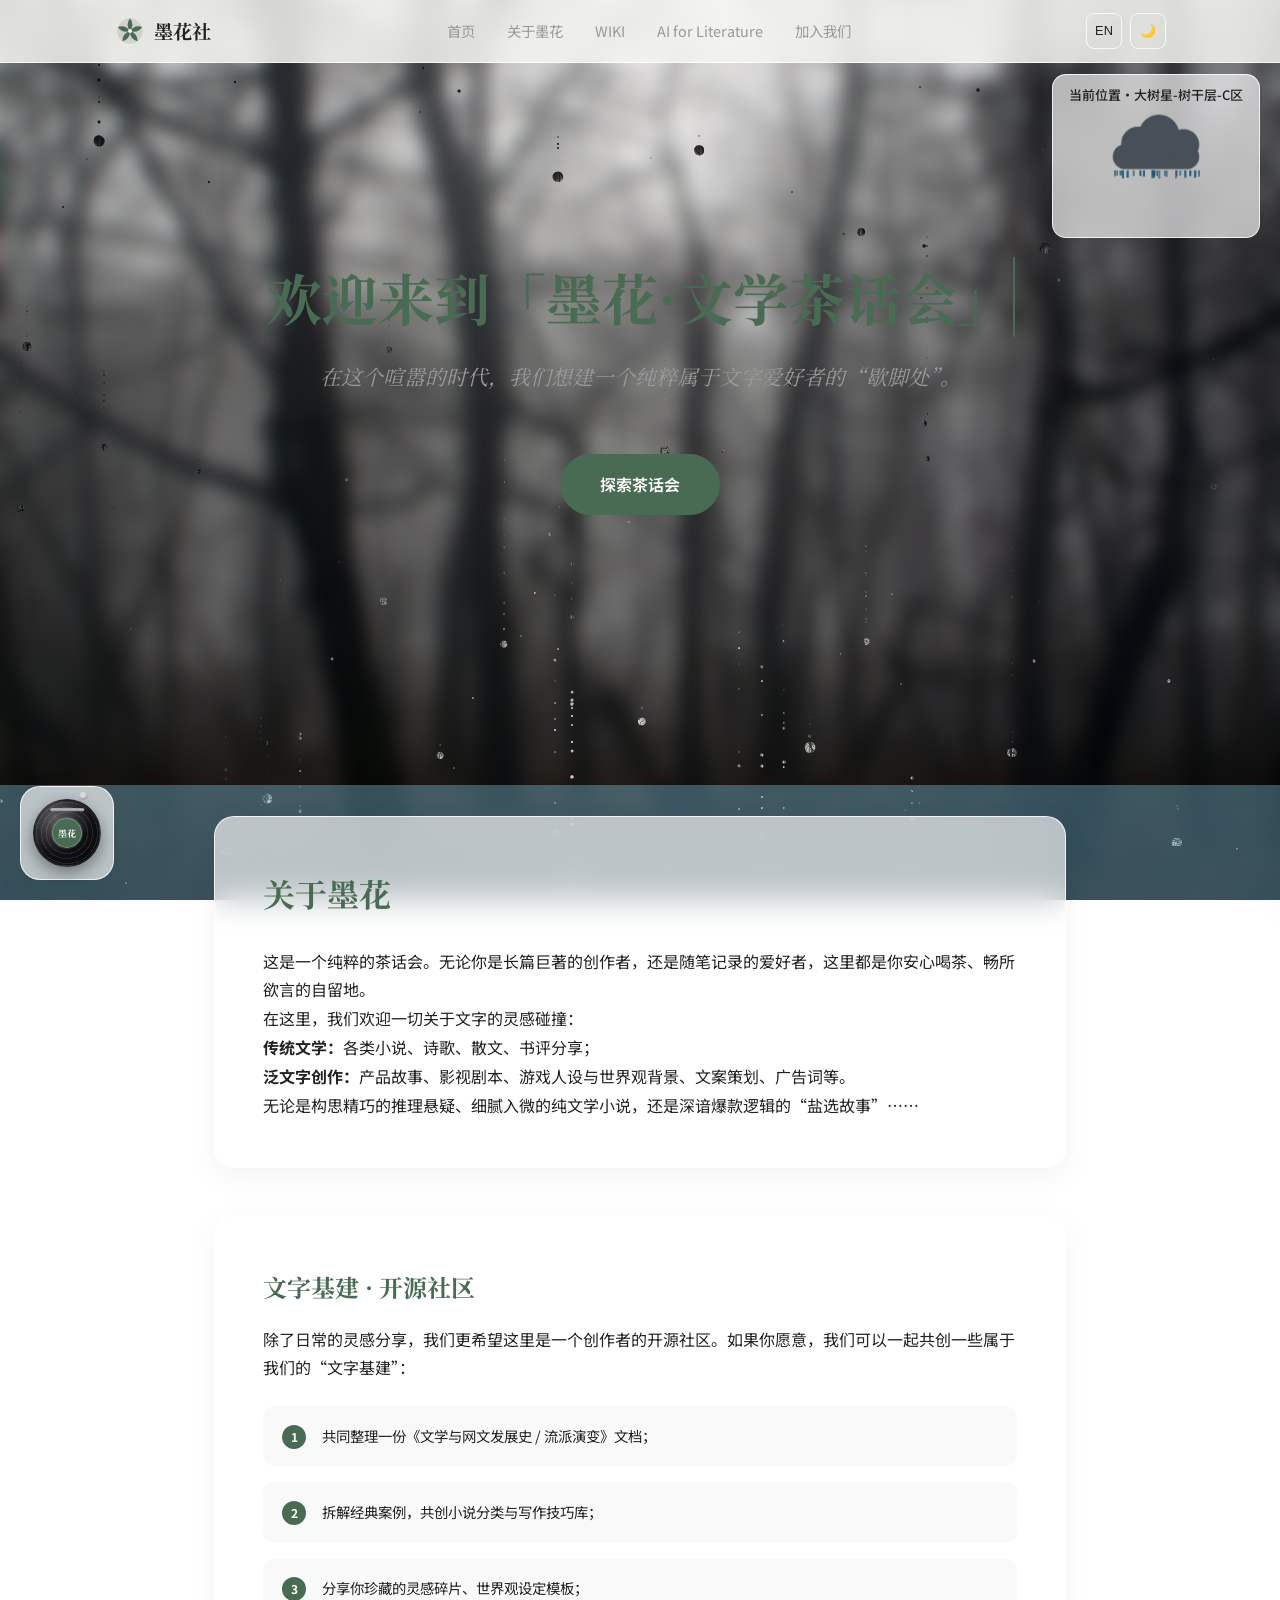
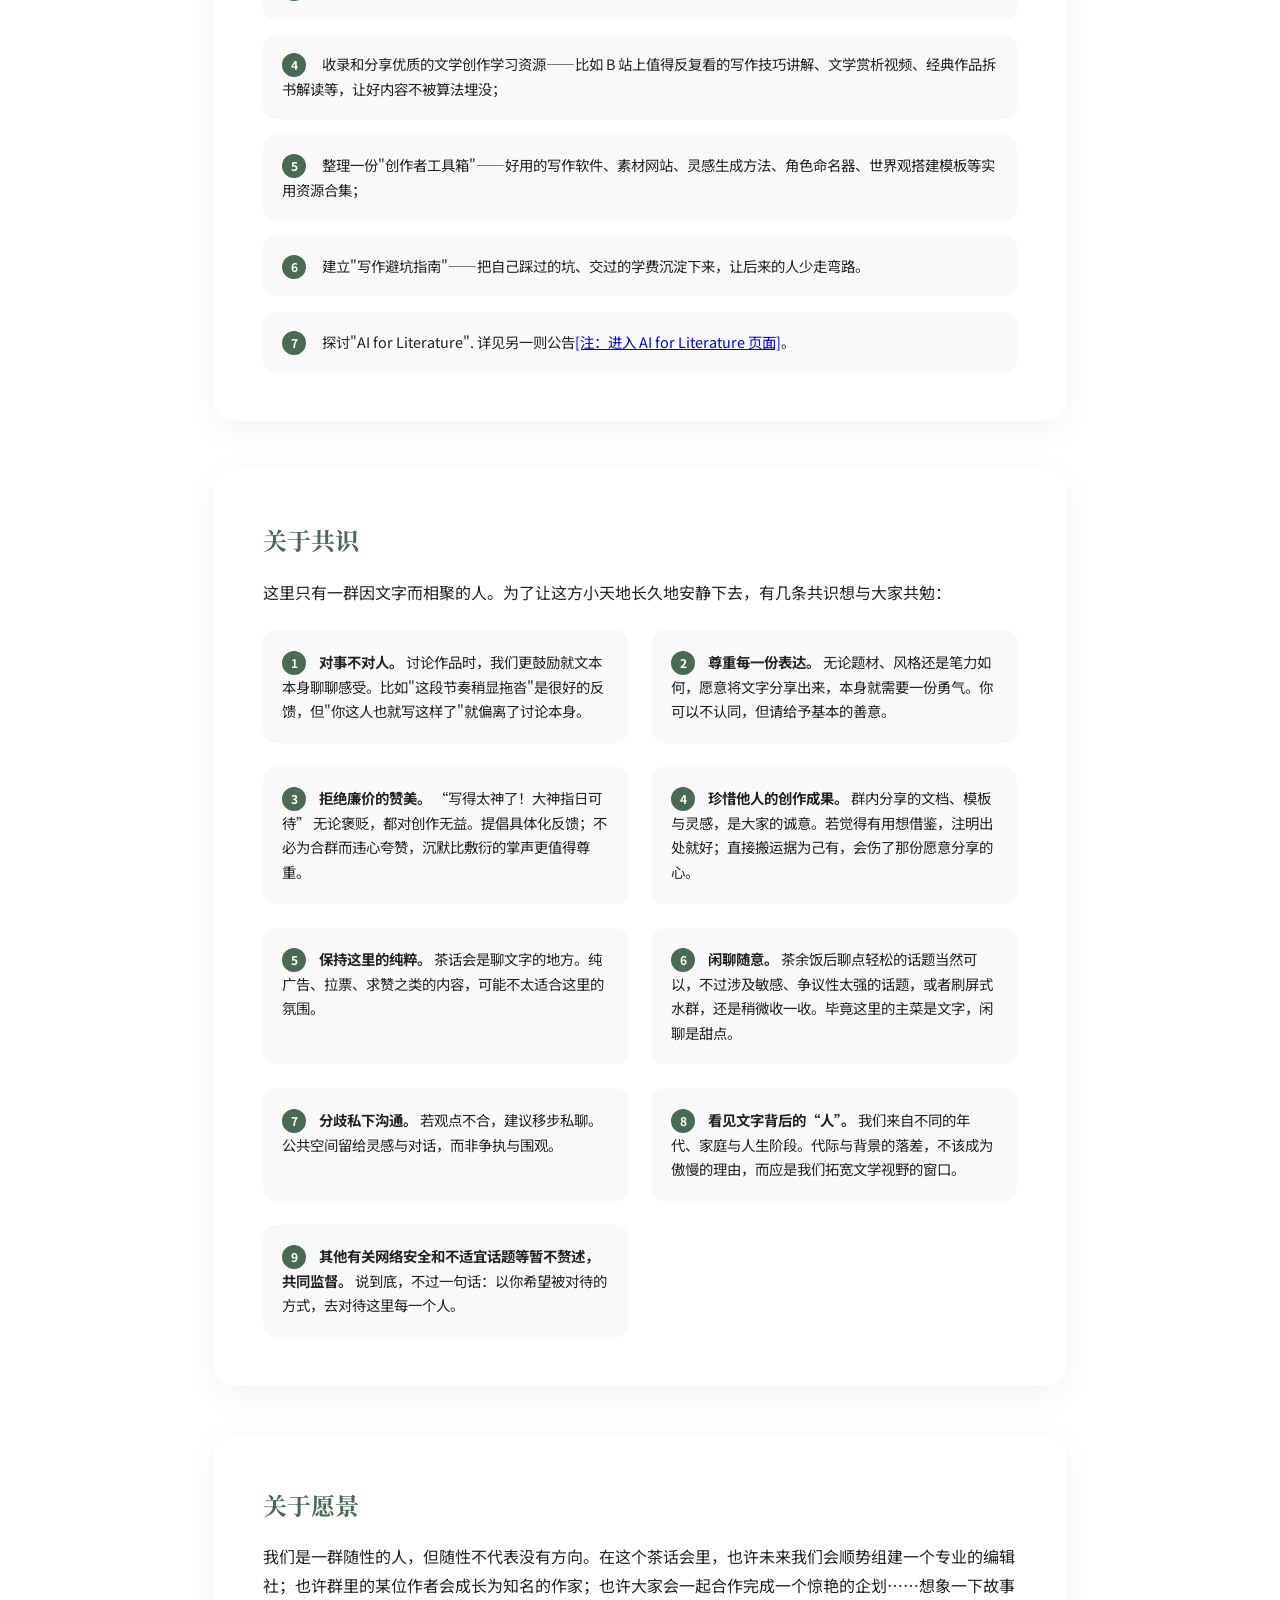
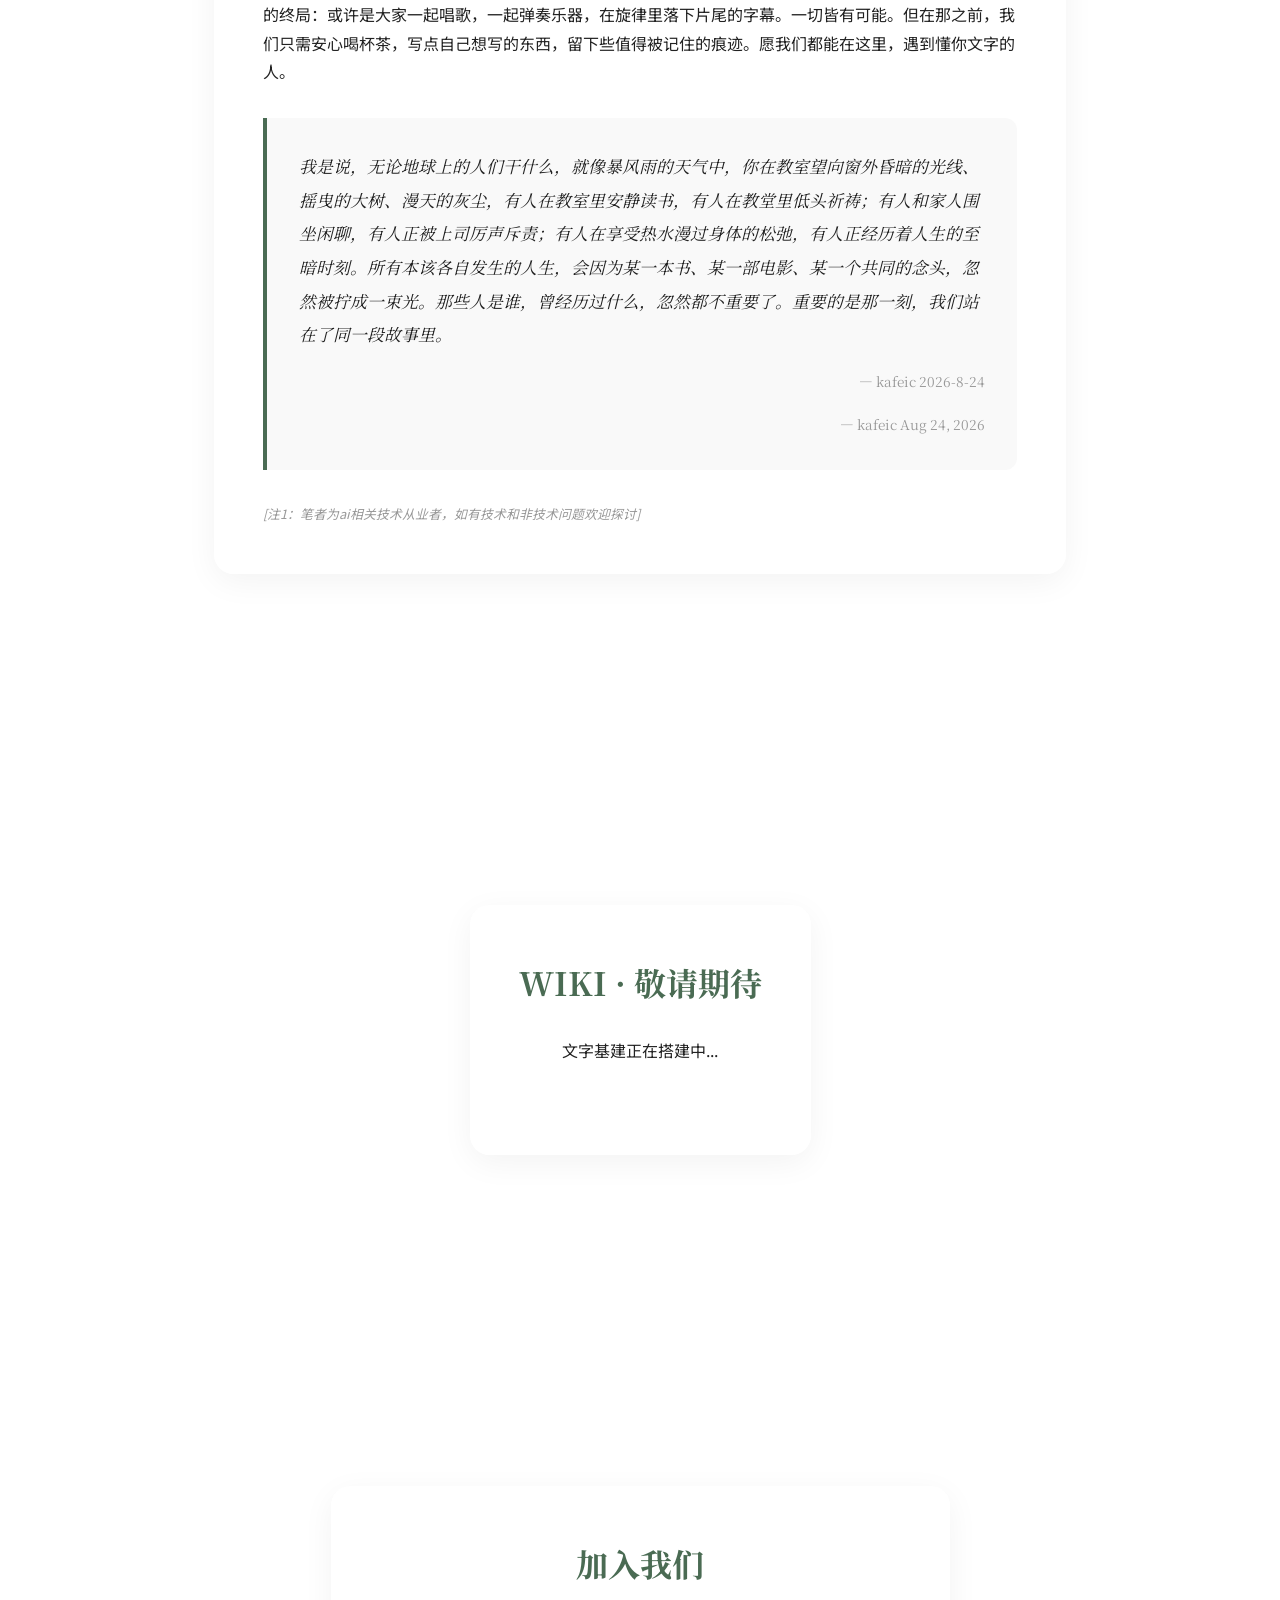
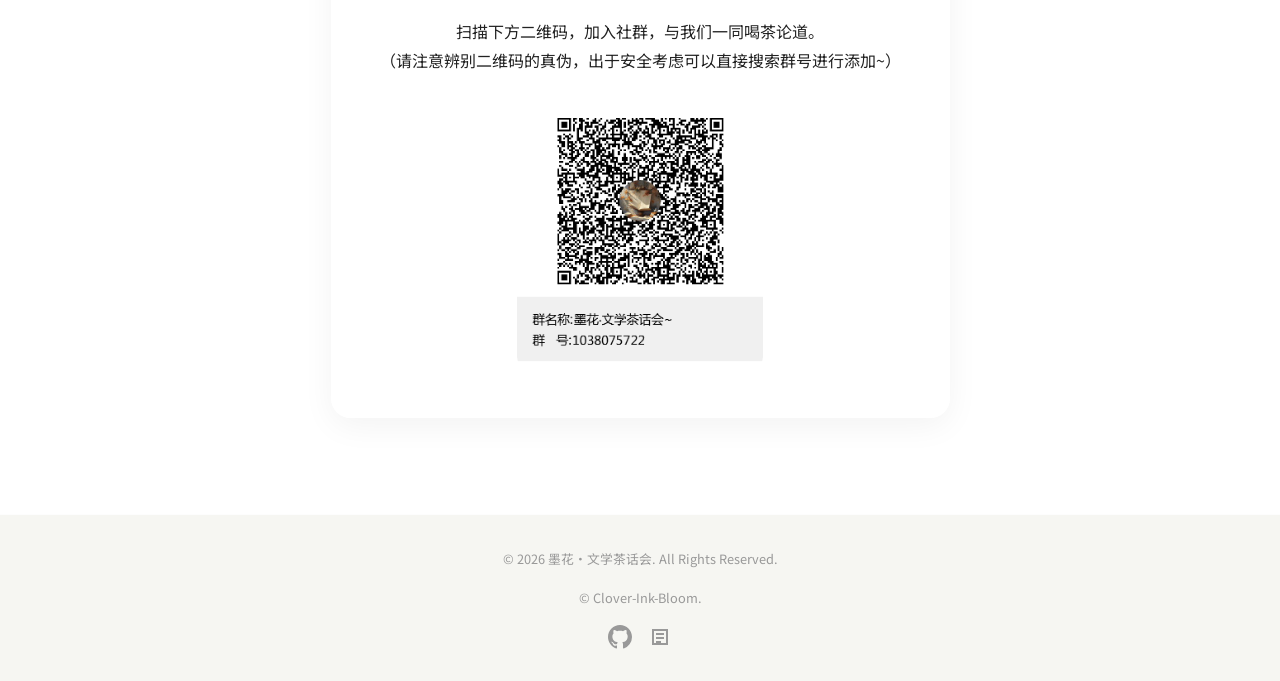
==== core/web/index.html @ c89a0324 "Clover-Ink-Bloom 初次构建并提交." ====
<!DOCTYPE html>
<html lang="zh-CN" class="no-js">
<head>
    <meta charset="UTF-8">
    <meta name="viewport" content="width=device-width, initial-scale=1.0">
    <title>墨花·文学茶话会 | Ink Blossom Literary Salon</title>
    <link rel="icon" type="image/svg+xml" href="../../assets/icons/favicon.svg">
    <link rel="preconnect" href="https://fonts.googleapis.com">
    <link rel="preconnect" href="https://fonts.gstatic.com" crossorigin>
    <link href="https://fonts.googleapis.com/css2?family=Inter:wght@300;400;600&family=Noto+Sans+SC:wght@300;400;500&family=Noto+Serif+SC:wght@400;600;700&family=Playfair+Display:ital,wght@0,400;0,600;1,400&display=swap" rel="stylesheet">
    <link rel="stylesheet" href="css/style.css">
    <link rel="stylesheet" href="css/weather.css">
    <link rel="stylesheet" href="css/player.css">
    <script src="js/rainyday.js" type="text/javascript"></script>
    <script src="js/renderer.js"></script>
    <script src="js/weather.js"></script>
    <script src="js/main.js"></script>
</head>
<body data-theme="light" data-lang="zh">
    <!-- 雨滴背景 -->
    <img id="rainy-bg" src="images/forest.jpg" style="display: none;" />
    <div id="rainy-container">
        <canvas id="rainy-canvas" width="1920" height="1080"></canvas>
    </div>

    <!-- 攀枝花（装饰层，预留占位）
         TODO: "攀枝花"SVG
    -->

    <header class="navbar glass-nav">
        <div class="nav-container">
            <a href="#" class="logo">
                <svg width="32" height="32" viewBox="0 0 100 100" fill="none">
                    <!-- 1. 背景光晕 -->
                    <path d="M50 10 C30 10 10 30 10 50 C10 75 30 90 50 90 C70 90 90 75 90 50 C90 30 70 10 50 10 Z" fill="currentColor" opacity="0.1"/>

                    <!-- 2. 5片花瓣（通过 rotate 旋转 72度 均匀分布） -->
                    <g class="logo-petal">
                        <path d="M50 50 Q35 30 50 10 Q65 30 50 50 Z" />
                        <path d="M50 50 Q35 30 50 10 Q65 30 50 50 Z" transform="rotate(72 50 50)" />
                        <path d="M50 50 Q35 30 50 10 Q65 30 50 50 Z" transform="rotate(144 50 50)" />
                        <path d="M50 50 Q35 30 50 10 Q65 30 50 50 Z" transform="rotate(216 50 50)" />
                        <path d="M50 50 Q35 30 50 10 Q65 30 50 50 Z" transform="rotate(288 50 50)" />
                    </g>

                    <!-- 3. 中心花蕊 -->
                    <circle cx="50" cy="50" r="6" fill="var(--bg-color)"/>
                </svg>
                <span class="logo-text">
                    <span class="t-zh">墨花社</span>
                    <span class="t-en">Ink Blossom</span>
                </span>
            </a>
            <nav class="nav-links">
                <a href="#hero"><span class="t-zh">首页</span><span class="t-en">Home</span></a>
                <a href="#about"><span class="t-zh">关于墨花</span><span class="t-en">About</span></a>
                <a href="#wiki">WIKI</a>
                <a href="ai.html">AI for Literature</a>
                <a href="#join"><span class="t-zh">加入我们</span><span class="t-en">Join</span></a>
            </nav>

            <div class="nav-controls">
                <button id="menu-toggle" class="icon-btn menu-toggle" aria-label="菜单" aria-expanded="false" aria-controls="mobile-menu">☰</button>
                <button id="lang-toggle" class="icon-btn">EN</button>
                <button id="theme-toggle" class="icon-btn">🌙</button>
            </div>
        </div>
    </header>

    <!-- 天气组件 -->
    <div class="weather-widget">
        <div class="weather-info">
            <span class="weather-city">当前位置·大树星-树干层-C区</span>
        </div>
        <div class="weather-anim-container">
            <!-- 内联 SVG:云 + 闪电 + 雨滴 -->
            <svg class="weather-anim-lightning-svg" viewBox="0 0 200 190" preserveAspectRatio="xMidYMid meet" aria-hidden="true" focusable="false">
                <defs>
                    <filter id="weather-glow" x="-50%" y="-50%" width="200%" height="200%">
                        <feGaussianBlur stdDeviation="3" result="blur1"/>
                        <feGaussianBlur stdDeviation="7" result="blur2"/>
                        <feMerge>
                            <feMergeNode in="blur2"/>
                            <feMergeNode in="blur1"/>
                            <feMergeNode in="SourceGraphic"/>
                        </feMerge>
                    </filter>
                    <linearGradient id="weather-rain-grad" x1="0" y1="0" x2="0" y2="1">
                        <stop offset="0" stop-color="#05a2eb" stop-opacity="0"/>
                        <stop offset="1" stop-color="#05a2eb"/>
                    </linearGradient>
                </defs>
                <!-- 雷雨云云体 -->
                <g class="weather-cloud">
                    <rect x="28" y="55" width="144" height="42" rx="21" fill="#484f59"/>
                    <circle cx="70" cy="54" r="28" fill="#484f59"/>
                    <circle cx="105" cy="40" r="34" fill="#484f59"/>
                    <circle cx="146" cy="56" r="26" fill="#484f59"/>
                </g>
                <!-- 闪电：主闪 + 左右分叉 -->
                <path class="weather-anim-bolt-main" d="M100,90 L88,116 L108,124 L80,170"/>
                <path class="weather-anim-bolt-branch1" d="M78,124 L58,152 L70,158 L48,184"/>
                <path class="weather-anim-bolt-branch2" d="M108,124 L132,152 L120,160 L146,186"/>
            </svg>
        </div>
    </div>

    <!-- 移动端汉堡菜单（≤768px 生效） -->
    <div class="mobile-menu-overlay" id="mobile-menu-overlay"></div>
    <nav class="mobile-menu" id="mobile-menu" aria-label="移动端导航">
        <a href="#hero"><span class="t-zh">首页</span><span class="t-en">Home</span></a>
        <a href="#about"><span class="t-zh">关于墨花</span><span class="t-en">About</span></a>
        <a href="#wiki">WIKI</a>
        <a href="ai.html">AI for Literature</a>
        <a href="#join"><span class="t-zh">加入我们</span><span class="t-en">Join</span></a>
    </nav>

    <main class="content-layer">
        <section id="hero" class="section hero-section">
            <div class="container">
                <h1 class="hero-title reveal" id="typewriter-target">
                    <span class="t-zh">欢迎来到「墨花·文学茶话会」</span>
                    <span class="t-en">Welcome to Ink Blossom Literary Salon</span>
                </h1>
                <p class="hero-subtitle reveal">
                    <span class="t-zh">在这个喧嚣的时代，我们想建一个纯粹属于文字爱好者的“歇脚处”。</span>
                    <span class="t-en">In this clamorous era, we seek to build a sanctuary purely for lovers of the written word.</span>
                </p>
                <a href="#about" class="btn-primary reveal">
                    <span class="t-zh">探索茶话会</span>
                    <span class="t-en">Explore the Salon</span>
                </a>
            </div>
        </section>

        <section id="about" class="section">
            <div class="container">
                <div class="glass-card reveal">
                    <h2 class="section-title"><span class="t-zh">关于墨花</span><span class="t-en">About Ink Blossom</span></h2>
                    <div class="t-zh">这是一个纯粹的茶话会。无论你是长篇巨著的创作者，还是随笔记录的爱好者，这里都是你安心喝茶、畅所欲言的自留地。<br>在这里，我们欢迎一切关于文字的灵感碰撞：<br><strong>传统文学：</strong>各类小说、诗歌、散文、书评分享；<br><strong>泛文字创作：</strong>产品故事、影视剧本、游戏人设与世界观背景、文案策划、广告词等。<br>无论是构思精巧的推理悬疑、细腻入微的纯文学小说，还是深谙爆款逻辑的“盐选故事”……</div>
                    <div class="t-en">This is a pure salon. Whether you craft epic novels or jot down casual essays, this is your private garden to sip tea and speak freely.<br>Here, we welcome all collisions of literary inspiration:<br><strong>Traditional Literature:</strong> Novels, poetry, prose, book reviews;<br><strong>Pan-Literary Creation:</strong> Product stories, screenplays, game lore, copywriting, slogans, etc.<br>Be it intricate mysteries, delicate pure literature, or viral "Salt Select" stories...</div>
                </div>

                <!-- 文字基建 · 开源社区 -->
                <div class="glass-card reveal mt-lg">
                    <h3 class="sub-title"><span class="t-zh">文字基建 · 开源社区</span><span class="t-en">Literary Infrastructure · Open-Source Community</span></h3>
                    <p class="t-zh">除了日常的灵感分享，我们更希望这里是一个创作者的开源社区。如果你愿意，我们可以一起共创一些属于我们的“文字基建”：</p>
                    <p class="t-en">Beyond everyday inspiration sharing, we hope this is an open-source community for creators. If you are willing, we can build our very own "literary infrastructure" together:</p>
                    <ol class="build-list">
                        <li>
                            <span class="t-zh">共同整理一份《文学与网文发展史 / 流派演变》文档；</span>
                            <span class="t-en">Jointly compile a document on the History of Literature &amp; Web Fiction / Genre Evolution;</span>
                        </li>
                        <li>
                            <span class="t-zh">拆解经典案例，共创小说分类与写作技巧库；</span>
                            <span class="t-en">Dissect classic cases and co-create a library of novel genres and writing techniques;</span>
                        </li>
                        <li>
                            <span class="t-zh">分享你珍藏的灵感碎片、世界观设定模板；</span>
                            <span class="t-en">Share your treasured inspiration fragments and worldbuilding templates;</span>
                        </li>
                        <li>
                            <span class="t-zh">收录和分享优质的文学创作学习资源——比如 B 站上值得反复看的写作技巧讲解、文学赏析视频、经典作品拆书解读等，让好内容不被算法埋没；</span>
                            <span class="t-en">Collect and share quality learning resources — Bilibili writing tutorials, literary analysis videos, and classic deconstruction guides worth rewatching, so great content is never buried by algorithms;</span>
                        </li>
                        <li>
                            <span class="t-zh">整理一份"创作者工具箱"——好用的写作软件、素材网站、灵感生成方法、角色命名器、世界观搭建模板等实用资源合集；</span>
                            <span class="t-en">Build a "Creator's Toolbox" — handy writing software, asset sites, idea generators, character name generators, and worldbuilding templates;</span>
                        </li>
                        <li>
                            <span class="t-zh">建立"写作避坑指南"——把自己踩过的坑、交过的学费沉淀下来，让后来的人少走弯路。</span>
                            <span class="t-en">Establish a "Writing Pitfall Guide" — distill the mistakes and tuition we have paid, so those who follow tread more lightly.</span>
                        </li>
                        <li>
                            <span class="t-zh">探讨"AI for Literature". 详见另一则公告<a href="ai.html">[注：进入 AI for Literature 页面]</a>。</span>
                            <span class="t-en">Explore "AI for Literature" — see the separate announcement <a href="ai.html">[note: visit the AI for Literature page]</a>.</span>
                        </li>
                    </ol>
                </div>

                <div class="glass-card reveal mt-lg">
                    <h3 class="sub-title"><span class="t-zh">关于共识</span><span class="t-en">Our Consensus</span></h3>
                    <div class="consensus-list">
                        <p class="t-zh">这里只有一群因文字而相聚的人。为了让这方小天地长久地安静下去，有几条共识想与大家共勉：</p>
                        <p class="t-en">We are but a group gathered by words. To keep this space tranquil, we share these principles:</p>
                        <ol class="rules-grid">
                            <li><span class="t-zh"><strong>对事不对人。</strong> 讨论作品时，我们更鼓励就文本本身聊聊感受。比如"这段节奏稍显拖沓"是很好的反馈，但"你这人也就写这样了"就偏离了讨论本身。</span><span class="t-en"><strong>Critique the work, not the person.</strong> Focus on the text. "The pacing feels slow" is valid; "You'll never be a good writer" is not.</span></li>
                            <li><span class="t-zh"><strong>尊重每一份表达。</strong> 无论题材、风格还是笔力如何，愿意将文字分享出来，本身就需要一份勇气。你可以不认同，但请给予基本的善意。</span><span class="t-en"><strong>Respect every expression.</strong> Sharing words takes courage. You may disagree, but please offer basic kindness.</span></li>
                            <li><span class="t-zh"><strong>拒绝廉价的赞美。</strong> “写得太神了！大神指日可待” 无论褒贬，都对创作无益。提倡具体化反馈；不必为合群而违心夸赞，沉默比敷衍的掌声更值得尊重。</span><span class="t-en"><strong>Reject cheap praise.</strong> Empty flattery helps no one. We advocate specific feedback. Silence is more respectable than perfunctory applause.</span></li>
                            <li><span class="t-zh"><strong>珍惜他人的创作成果。</strong> 群内分享的文档、模板与灵感，是大家的诚意。若觉得有用想借鉴，注明出处就好；直接搬运据为己有，会伤了那份愿意分享的心。</span><span class="t-en"><strong>Cherish others' creations.</strong> Always credit sources when borrowing. Plagiarism wounds the spirit of sharing.</span></li>
                            <li><span class="t-zh"><strong>保持这里的纯粹。</strong> 茶话会是聊文字的地方。纯广告、拉票、求赞之类的内容，可能不太适合这里的氛围。</span><span class="t-en"><strong>Keep it pure.</strong> This is a place for words. Ads, vote-begging, and like-chasing do not belong here.</span></li>
                            <li><span class="t-zh"><strong>闲聊随意。</strong> 茶余饭后聊点轻松的话题当然可以，不过涉及敏感、争议性太强的话题，或者刷屏式水群，还是稍微收一收。毕竟这里的主菜是文字，闲聊是甜点。</span><span class="t-en"><strong>Casual chat is welcome.</strong> But avoid sensitive topics or spamming. Words are the main course; chatter is merely dessert.</span></li>
                            <li><span class="t-zh"><strong>分歧私下沟通。</strong> 若观点不合，建议移步私聊。公共空间留给灵感与对话，而非争执与围观。</span><span class="t-en"><strong>Resolve disagreements privately.</strong> Keep public spaces for inspiration and dialogue, not conflict.</span></li>
                            <li><span class="t-zh"><strong>看见文字背后的“人”。</strong> 我们来自不同的年代、家庭与人生阶段。代际与背景的落差，不该成为傲慢的理由，而应是我们拓宽文学视野的窗口。</span><span class="t-en"><strong>See the person behind the words.</strong> Our generational and background gaps should widen our literary horizons, not fuel arrogance.</span></li>
                            <li><span class="t-zh"><strong>其他有关网络安全和不适宜话题等暂不赘述，共同监督。</strong> 说到底，不过一句话：以你希望被对待的方式，去对待这里每一个人。</span><span class="t-en"><strong>Other safety guidelines apply.</strong> Ultimately: Treat everyone here as you wish to be treated.</span></li>
                        </ol>
                    </div>
                </div>

                <div class="glass-card vision-card reveal mt-lg">
                    <h3 class="sub-title"><span class="t-zh">关于愿景</span><span class="t-en">Our Vision</span></h3>
                    <div class="vision-content">
                        <div class="t-zh">我们是一群随性的人，但随性不代表没有方向。在这个茶话会里，也许未来我们会顺势组建一个专业的编辑社；也许群里的某位作者会成长为知名的作家；也许大家会一起合作完成一个惊艳的企划……想象一下故事的终局：或许是大家一起唱歌，一起弹奏乐器，在旋律里落下片尾的字幕。一切皆有可能。但在那之前，我们只需安心喝杯茶，写点自己想写的东西，留下些值得被记住的痕迹。愿我们都能在这里，遇到懂你文字的人。</div>
                        <div class="t-en">We are spontaneous, yet not directionless. Perhaps we'll form a professional editorial house; perhaps an author here will become renowned; perhaps we'll collaborate on a stunning project... Imagine the ending: singing together, playing instruments, fading out with credits in the melody. Anything is possible. But until then, let us simply sip tea, write what we wish, and leave traces worth remembering. May we all find those who understand our words here.</div>

                        <blockquote class="vision-quote">
                            <div class="t-zh">我是说，无论地球上的人们干什么，就像暴风雨的天气中，你在教室望向窗外昏暗的光线、摇曳的大树、漫天的灰尘，有人在教室里安静读书，有人在教堂里低头祈祷；有人和家人围坐闲聊，有人正被上司厉声斥责；有人在享受热水漫过身体的松弛，有人正经历着人生的至暗时刻。所有本该各自发生的人生，会因为某一本书、某一部电影、某一个共同的念头，忽然被拧成一束光。那些人是谁，曾经历过什么，忽然都不重要了。重要的是那一刻，我们站在了同一段故事里。</div>
                            <div class="t-en">I mean, regardless of what people on Earth are doing—like in a stormy classroom where you gaze at dim light, swaying trees, and swirling dust; someone reads quietly, someone prays in church; families chat together, someone gets scolded by a boss; someone relaxes in hot water, someone endures their darkest hour. All these separate lives can suddenly converge into a single beam of light because of a book, a film, or a shared thought. Who they are or what they've endured ceases to matter. What matters is that, in that moment, we stand within the same story.</div>
                            <cite class="t-zh">— kafeic 2026-8-24</cite>
                            <cite class="t-en">— kafeic Aug 24, 2026</cite>
                        </blockquote>

                        <p class="footnote t-zh">[注1：笔者为ai相关技术从业者，如有技术和非技术问题欢迎探讨]</p>
                        <p class="footnote t-en">[Note: The author works in AI; technical and non-technical discussions are welcome.]</p>
                    </div>
                </div>
            </div>
        </section>

        <section id="wiki" class="section">
            <div class="container">
                <div class="glass-card center-text reveal">
                    <h2 class="section-title"><span class="t-zh">WIKI · 敬请期待</span><span class="t-en">WIKI · Coming Soon</span></h2>
                    <p class="t-zh">文字基建正在搭建中...</p>
                    <p class="t-en">Building our literary infrastructure...</p>
                    <div class="loader-dots"><span></span><span></span><span></span></div>
                </div>
            </div>
        </section>


        <section id="join" class="section">
            <div class="container">
                <div class="glass-card join-card reveal">
                    <h2 class="section-title"><span class="t-zh">加入我们</span><span class="t-en">Join Us</span></h2>
                    <p class="t-zh">扫描下方二维码，加入社群，与我们一同喝茶论道。</p>
                    <p class="t-zh">（请注意辨别二维码的真伪，出于安全考虑可以直接搜索群号进行添加~）</p>
                    <p class="t-en">Scan the QR code below to join our QQ group and share tea and words with us.</p>
                    <div class="qr-placeholder">
                        <img src="images/qrcode.png" alt="QQ群二维码" loading="lazy" decoding="async" onerror="this.style.display='none';this.nextElementSibling.style.display='flex'">
                        <div class="image-placeholder" style="display:none;">QQ群二维码占位符<br>QR Code Placeholder</div>
                    </div>
                </div>
            </div>
        </section>
        <!-- 飞鱼  -->
        <div id="jsi-flying-fish-container" class="fish-container"></div>

    </main>

    <footer class="glass-footer">
        <div class="container footer-content">
            <p class="copyright">© 2026 墨花·文学茶话会. All Rights Reserved.</p>
            <p class="copyright">© Clover-Ink-Bloom.</p>
            <div class="social-links">
                <a href="#" aria-label="GitHub" class="social-icon"><svg width="24" height="24" viewBox="0 0 24 24" fill="currentColor"><path d="M12 0C5.37 0 0 5.37 0 12c0 5.31 3.435 9.795 8.205 11.385.6.105.825-.255.825-.57 0-.285-.015-1.23-.015-2.235-3.015.555-3.795-.735-4.035-1.41-.135-.345-.72-1.41-1.23-1.695-.42-.225-1.02-.78-.015-.795.945-.015 1.62.87 1.845 1.23 1.08 1.815 2.805 1.29 3.495.99.105-.78.42-1.305.765-1.605-2.67-.3-5.46-1.335-5.46-5.925 0-1.305.465-2.385 1.23-3.225-.12-.3-.54-1.53.12-3.18 0 0 1.005-.315 3.3 1.23.96-.27 1.98-.405 3-.405s2.04.135 3 .405c2.295-1.56 3.3-1.23 3.3-1.23.66 1.65.24 2.88.12 3.18.765.84 1.23 1.905 1.23 3.225 0 4.605-2.805 5.625-5.475 5.925.435.375.81 1.095.81 2.22 0 1.605-.015 2.895-.015 3.3 0 .315.225.69.825.57A12.02 12.02 0 0024 12c0-6.63-5.37-12-12-12z"/></svg></a>
                <a href="#" aria-label="Feishu Docs" class="social-icon"><svg width="24" height="24" viewBox="0 0 24 24" fill="currentColor"><path d="M4 4h16v16H4V4zm2 2v12h12V6H6zm2 2h8v2H8V8zm0 4h8v2H8v-2zm0 4h5v2H8v-2z"/></svg></a>
            </div>
        </div>
    </footer>

    <!-- 黑胶唱片背景音乐播放器（../../assets/music/） -->
    <div class="vinyl-player" id="vinyl-player">
        <div class="vinyl-tonearm" aria-hidden="true"></div>
        <button class="vinyl-disc" id="vinyl-disc" aria-label="播放/暂停背景音乐" aria-pressed="false">
            <span class="vinyl-grooves" aria-hidden="true"></span>
            <span class="vinyl-label">墨花</span>
        </button>
        <div class="vinyl-panel" id="vinyl-panel">
            <div class="vinyl-track-name" id="vinyl-track-name">—</div>
            <div class="vinyl-controls">
                <button class="vinyl-btn" id="vinyl-prev" aria-label="上一首" title="上一首">⏮</button>
                <button class="vinyl-btn vinyl-btn-play" id="vinyl-play" aria-label="播放/暂停" title="播放/暂停">▶</button>
                <button class="vinyl-btn" id="vinyl-next" aria-label="下一首" title="下一首">⏭</button>
            </div>
            <!-- 音量默认 0.35 -->
            <div class="vinyl-volume-row">
                <span class="vinyl-vol-icon" aria-hidden="true">
                    <svg xmlns="http://www.w3.org/2000/svg" viewBox="0 0 115 105">
                      <rect x="10" y="50" width="10" height="20" rx="5" fill="var(--accent-color)"/>
                      <rect x="28" y="35" width="10" height="50" rx="5" fill="var(--accent-color)"/>
                      <rect x="46" y="20" width="10" height="80" rx="5" fill="var(--accent-color)"/>
                      <rect x="64" y="30" width="10" height="60" rx="5" fill="var(--accent-color)"/>
                      <rect x="82" y="40" width="10" height="40" rx="5" fill="var(--accent-color)"/>
                      <rect x="100" y="48" width="10" height="24" rx="5" fill="var(--accent-color)"/>
                    </svg>
                </span>
                <input type="range" id="vinyl-volume" class="vinyl-volume" min="0" max="1" step="0.05" aria-label="音量" title="音量">
            </div>
        </div>
    </div>

    <script src="js/player.js"></script>
    <script>
        // 确保 RENDERER 对象存在再调用
        if (typeof RENDERER !== 'undefined') {
            RENDERER.init();
        }
    </script>

</body>
</html>
---- core/web/css/style.css ----
/* === 核心变量 === */
:root {
    --bg-color: #F5F5F0;
    --text-color: #222;
    --text-secondary: #999;
    --accent-color: #4A6B53;
    --card-bg: rgba(255, 255, 255, 0.65);
    --card-border: rgba(255, 255, 255, 0.8);
    --nav-bg: rgba(245, 245, 240, 0.85);
    --shadow: 0 8px 32px rgba(0,0,0,0.05);
    --pond-center: #E8EAE5;
    --pond-edge: #D0D4CD;

    /* 字体栈增加系统字体兜底，防止 Web Font 加载失败导致空白 */
    --font-serif: 'Noto Serif SC', 'Songti SC', 'STSong', 'SimSun', serif;
    --font-sans: 'Noto Sans SC', 'PingFang SC', 'Microsoft YaHei', sans-serif;
    --transition: all 0.4s cubic-bezier(0.25, 0.8, 0.25, 1);

    /* 核心配色方案-攀枝花：预留，后续版本添加 */
    --color-cyan: #4A7C70;       /* 青色：主色调，用于花叶或高亮 */
    --color-pale-black: #2C2C2C; /* 淡黑：用于枝干或深色阴影 */
    --color-pale-brown: #8B7D6B; /* 淡棕：用于老枝或花蕊 */
}

[data-theme="dark"] {
    --bg-color: #121418;
    --text-color: #E8E6E1;
    --text-secondary: #A0A0A0;
    --accent-color: #D4AF37;
    --card-bg: rgba(30, 32, 38, 0.7);
    --card-border: rgba(255, 255, 255, 0.08);
    --nav-bg: rgba(18, 20, 24, 0.85);
    --shadow: 0 8px 32px rgba(0,0,0,0.3);
    --pond-center: #1A1D24;
    --pond-edge: #0D0F12;
}

* { margin: 0; padding: 0; box-sizing: border-box; }
/* html 也加 overflow-x: hidden，防止 100vw/滚动条 引起右侧空白 */
html { scroll-behavior: smooth; font-size: 16px; overflow-x: hidden; }
body {
    font-family: var(--font-sans);
    color: var(--text-color);
    line-height: 1.8;
    overflow-x: hidden;
    /* 确保字体渲染清晰 */
    -webkit-font-smoothing: antialiased;
    -moz-osx-font-smoothing: grayscale;
}

/* 响应式：图片不超出容器 */
img { max-width: 100%; height: auto; }

/* 默认状态：中文显示，英文隐藏 */
.t-en { display: none; }

/* 英文模式：中文隐藏，英文显示 */
body[data-lang="en"] .t-zh { display: none; }
body[data-lang="en"] .t-en { display: revert; }
/* revert 会让元素恢复到其默认 display 值(block/span/list-item等) */

/* 针对行内元素的精确修正 */
span.t-en, cite.t-en, strong.t-en, a.t-en { display: none; }
body[data-lang="en"] span.t-en,
body[data-lang="en"] cite.t-en,
body[data-lang="en"] strong.t-en,
body[data-lang="en"] a.t-en { display: inline; }

body[data-lang="en"] span.t-zh,
body[data-lang="en"] cite.t-zh,
body[data-lang="en"] strong.t-zh,
body[data-lang="en"] a.t-zh { display: none; }

/* 列表项特殊处理 */
.rules-grid li .t-en { display: none; }
body[data-lang="en"] .rules-grid li .t-zh { display: none; }
body[data-lang="en"] .rules-grid li .t-en { display: inline; }

/* === Canvas 与内容层 === */
.content-layer { position: relative; z-index: 1; }

/* === 排版组件 === */
h1, h2, h3 { font-family: var(--font-serif); font-weight: 700; }
.section-title { font-size: 2rem; margin-bottom: 1.5rem; color: var(--accent-color); }
.sub-title { font-size: 1.5rem; margin-bottom: 1rem; color: var(--accent-color); }
.container { max-width: 900px; margin: 0 auto; padding: 0 1.5rem; }
.section { padding: 6rem 0; min-height: 80vh; display: flex; align-items: center; }
.mt-lg { margin-top: 3rem; }

.glass-card {
    background: var(--card-bg);
    backdrop-filter: blur(16px); -webkit-backdrop-filter: blur(16px);
    border: 1px solid var(--card-border);
    border-radius: 20px; padding: 3rem;
    box-shadow: var(--shadow); transition: var(--transition);
}
.glass-card:hover { transform: translateY(-4px); }

/* === 导航栏 === */
.navbar {
    position: fixed; top: 0; left: 0; right: 0; z-index: 100;
    background: var(--nav-bg); backdrop-filter: blur(12px);
    border-bottom: 1px solid var(--card-border); padding: 0.8rem 0;
}
.nav-container { max-width: 1100px; margin: 0 auto; padding: 0 1.5rem; display: flex; justify-content: space-between; align-items: center; }
.logo { display: flex; align-items: center; gap: 0.5rem; text-decoration: none; color: var(--text-color); }
.logo-petal { fill: var(--accent-color); }
.logo-text { font-family: var(--font-serif); font-size: 1.2rem; font-weight: 700; }
.nav-links { display: flex; gap: 2rem; }
.nav-links a { text-decoration: none; color: var(--text-secondary); font-size: 0.9rem; position: relative; transition: var(--transition); }
.nav-links a::after { content: ''; position: absolute; bottom: -4px; left: 0; width: 0; height: 2px; background: var(--accent-color); transition: width 0.3s ease; }
.nav-links a:hover { color: var(--accent-color); }
.nav-links a:hover::after { width: 100%; }
.nav-controls { display: flex; gap: 0.5rem; }
.icon-btn { background: none; border: 1px solid var(--card-border); color: var(--text-color); border-radius: 8px; width: 36px; height: 36px; cursor: pointer; display: flex; align-items: center; justify-content: center; font-size: 0.8rem; transition: var(--transition); }
.icon-btn:hover { background: var(--accent-color); color: #fff; border-color: var(--accent-color); }

/* === Hero === */
.hero-section { text-align: center; padding-top: 10rem; }
.hero-title { font-size: clamp(2rem, 5vw, 3.5rem); margin-bottom: 1.5rem; line-height: 1.3; color: #4A6B53}
.hero-subtitle { font-size: clamp(1rem, 2vw, 1.3rem); color: var(--text-secondary); margin-bottom: 3rem; min-height: 3rem; font-family: var(--font-serif); font-style: italic; }
.btn-primary { display: inline-block; padding: 1rem 2.5rem; background: var(--accent-color); color: #fff; text-decoration: none; border-radius: 50px; font-weight: 600; position: relative; overflow: hidden; }
.btn-primary::before { content: ''; position: absolute; top: 50%; left: 50%; width: 0; height: 0; background: rgba(255,255,255,0.2); border-radius: 50%; transform: translate(-50%, -50%); transition: width 0.6s ease, height 0.6s ease; }
.btn-primary:hover::before { width: 300px; height: 300px; }

/* === 共识与愿景 === */
.rules-grid { list-style: none; margin-top: 1.5rem; display: grid; grid-template-columns: repeat(auto-fit, minmax(300px, 1fr)); gap: 1.5rem; counter-reset: rule; }
.rules-grid li { counter-increment: rule; padding: 1.2rem; background: rgba(128,128,128,0.05); border-radius: 12px; font-size: 0.9rem; line-height: 1.7; }
.rules-grid li::before { content: counter(rule); display: inline-block; width: 24px; height: 24px; background: var(--accent-color); color: #fff; border-radius: 50%; text-align: center; line-height: 24px; font-size: 0.75rem; font-weight: 700; margin-right: 0.8rem; }
.vision-quote { margin: 2rem 0; padding: 2rem; border-left: 4px solid var(--accent-color); background: rgba(128,128,128,0.05); border-radius: 0 12px 12px 0; font-family: var(--font-serif); font-style: italic; font-size: 1.05rem; line-height: 2; }
.vision-quote cite { display: block; margin-top: 1rem; font-size: 0.85rem; color: var(--text-secondary); font-style: normal; text-align: right; }
.footnote { font-size: 0.8rem; color: var(--text-secondary); margin-top: 1rem; font-style: italic; }

/* === WIKI & AI & Join === */
.center-text { text-align: center; }
.loader-dots { display: flex; justify-content: center; gap: 8px; margin-top: 2rem; }
.loader-dots span { width: 10px; height: 10px; background: var(--accent-color); border-radius: 50%; animation: dotPulse 1.4s infinite ease-in-out both; }
.loader-dots span:nth-child(1) { animation-delay: -0.32s; }
.loader-dots span:nth-child(2) { animation-delay: -0.16s; }
@keyframes dotPulse { 0%, 80%, 100% { transform: scale(0); } 40% { transform: scale(1); } }
.ai-intro { font-family: var(--font-serif); font-size: 1.3rem; text-align: center; margin-bottom: 2rem; color: var(--accent-color); font-style: italic; }
.ai-fragments-wall { display: flex; flex-wrap: wrap; gap: 0.8rem; justify-content: center; margin-top: 1.5rem; }
.fragment { padding: 0.5rem 1.2rem; background: rgba(128,128,128,0.08); border-radius: 20px; font-size: 0.85rem; transition: var(--transition); cursor: default; }
.fragment:hover { background: var(--accent-color); color: #fff; transform: translateY(-2px); }
.join-card { text-align: center; }
.qr-placeholder { margin-top: 2rem; display: flex; justify-content: center; }
.qr-placeholder img { max-width: 250px; border-radius: 12px; border: 2px solid var(--card-border); }
.image-placeholder { width: 250px; height: 250px; background: rgba(128,128,128,0.1); border-radius: 12px; border: 2px dashed var(--card-border); display: flex; align-items: center; justify-content: center; text-align: center; color: var(--text-secondary); font-size: 0.9rem; }

/* === Footer === */
.glass-footer { background: var(--nav-bg); backdrop-filter: blur(10px); border-top: 1px solid var(--card-border); padding: 2rem 0; text-align: center; position: relative; z-index: 1; }
.footer-content { display: flex; flex-direction: column; align-items: center; gap: 1rem; }
.copyright { font-size: 0.8rem; color: var(--text-secondary); }
.social-links { display: flex; gap: 1rem; }
.social-icon { color: var(--text-secondary); transition: var(--transition); display: flex; align-items: center; }
.social-icon:hover { color: var(--accent-color); transform: translateY(-2px); }

/* === 滚动显现 === */
.reveal { opacity: 0; transform: translateY(30px); transition: opacity 0.8s ease, transform 0.8s ease; }
.reveal.visible { opacity: 1; transform: translateY(0); }
html.no-js .reveal { animation: forceShow 0.1s 3s forwards; }
@keyframes forceShow { to { opacity: 1; transform: translateY(0); } }

@media (max-width: 768px) {
    .nav-links { display: none; }
    .glass-card { padding: 2rem 1.5rem; }
    .section { padding: 4rem 0; min-height: auto; }
    .hero-section { padding-top: 8rem; }
    .rules-grid { grid-template-columns: 1fr; }
}

/*底部飞鱼*/
.fish-container {
    width: 100%;
    height: 230px;
    position: fixed;
    z-index: -1;
    opacity: 0.37;
    bottom: 0;
    left: 0;
}
/* 雨滴容器样式：全屏覆盖，置于底层 */
/* 由 100vw/100vh 改为 inset:0（100vw 含滚动条宽度，
   打开/关闭开发者工具触发 resize 后会在右侧留下空白） */
#rainy-container {
    position: fixed;
    inset: 0;
    width: 100%;
    height: 100%;
    z-index: -1;
    pointer-events: none;
}

/* Canvas 画布样式 */
#rainy-canvas {
    width: 100%;
    height: 100%;
}


/* === 文字基建清单（关于墨花-开源社区共创） === */
.build-list {
    list-style: none;
    margin-top: 1.5rem;
    display: grid;
    grid-template-columns: 1fr;
    gap: 1rem;
    counter-reset: build;
}
.build-list li {
    counter-increment: build;
    padding: 1.1rem 1.2rem;
    background: rgba(128,128,128,0.05);
    border-radius: 12px;
    font-size: 0.9rem;
    line-height: 1.7;
}
.build-list li::before {
    content: counter(build);
    display: inline-block;
    width: 24px;
    height: 24px;
    background: var(--accent-color);
    color: #fff;
    border-radius: 50%;
    text-align: center;
    line-height: 24px;
    font-size: 0.75rem;
    font-weight: 700;
    margin-right: 0.8rem;
}
/* 双语：文字基建清单内的行内切换（与 .rules-grid 同理） */
.build-list li .t-en { display: none; }
body[data-lang="en"] .build-list li .t-zh { display: none; }
body[data-lang="en"] .build-list li .t-en { display: inline; }

/* === 导航当前页高亮 === */
.nav-links a.active { color: var(--accent-color); }
.nav-links a.active::after { width: 100%; }

/* === 移动端汉堡菜单 === */
.menu-toggle { display: none; }

.mobile-menu-overlay {
    position: fixed;
    inset: 0;
    z-index: 190;
    background: rgba(0, 0, 0, 0.35);
    opacity: 0;
    pointer-events: none;
    transition: opacity 0.3s ease;
}
.mobile-menu-overlay.open { opacity: 1; pointer-events: auto; }

.mobile-menu {
    position: fixed;
    top: 0;
    right: 0;
    z-index: 200;
    width: min(80vw, 300px);
    height: 100%;
    background: var(--nav-bg);
    backdrop-filter: blur(14px);
    -webkit-backdrop-filter: blur(14px);
    border-left: 1px solid var(--card-border);
    box-shadow: var(--shadow);
    padding: 5.5rem 1.5rem 2rem;
    display: flex;
    flex-direction: column;
    gap: 0.3rem;
    transform: translateX(100%);
    transition: transform 0.35s cubic-bezier(0.25, 0.8, 0.25, 1);
    overflow-y: auto;
}
.mobile-menu.open { transform: translateX(0); }
.mobile-menu a {
    text-decoration: none;
    color: var(--text-secondary);
    font-size: 1rem;
    padding: 0.75rem 0.5rem;
    border-radius: 10px;
    transition: var(--transition);
}
.mobile-menu a:hover,
.mobile-menu a.active { color: var(--accent-color); background: rgba(128,128,128,0.08); }

/* === AI 长文页（ai.html）排版 === */
.article-lead {
    font-family: var(--font-serif);
    font-style: italic;
    font-size: 1.15rem;
    color: var(--accent-color);
    text-align: center;
    margin-bottom: 2rem;
    line-height: 2;
}
.article-body {
    font-size: 1.02rem;
    line-height: 2.1;
}
.article-body p {
    margin-bottom: 1.6rem;
    text-align: justify;
}
.article-body strong { color: var(--accent-color); }
.article-sign {
    text-align: right;
    color: var(--text-secondary);
    font-family: var(--font-serif);
    font-size: 0.9rem;
    margin-top: 2rem;
}

/* === 移动端 === */
@media (max-width: 768px) {
    .nav-container { padding: 0 0.8rem; gap: 0.4rem; }
    .nav-controls { gap: 0.3rem; }
    .menu-toggle { display: flex; }
    .logo-text { font-size: 1rem; }
}

@media (max-width: 480px) {
    .hero-section { padding-top: 7rem; }
    .glass-card { padding: 1.6rem 1.2rem; border-radius: 16px; }
}
---- core/web/css/weather.css ----
/* ============================================================
   天气组件  - 命名空间: weather-anim-
   天气组件 - 悬浮卡片
   ============================================================ */


/* --- 悬浮卡片（竖排）--- */
.weather-widget {
  position: fixed;
  top: 74px;                 /* 导航栏（高约56px）下方 */
  right: 20px;
  z-index: 90;               /* 低于导航栏(100)，高于正文 */
  display: flex;
  flex-direction: column;    /* 上：位置文字；下：雷雨云 */
  align-items: center;
  gap: 8px;
  padding: 12px 16px;
  background: var(--card-bg);
  backdrop-filter: blur(14px);
  -webkit-backdrop-filter: blur(14px);
  border: 1px solid var(--card-border);
  border-radius: 14px;
  box-shadow: var(--shadow);
  /* 雨滴与落地涟漪共用的颜色 */
  --rain-color: #265774;
}

/* 上方：当前位置 */
.weather-widget .weather-info {
  display: flex;
  align-items: center;
  gap: 5px;
  white-space: nowrap;
}

.weather-widget .weather-city {
  color: var(--text-color);
  font-family: var(--font-sans, sans-serif);
  font-size: 13px;
  font-weight: 500;
  line-height: 1.2;
}

/* 下方：天气图标容器*/
.weather-widget .weather-anim-container {
  position: relative;
  width: 120px;               /* 等比缩放 */
  aspect-ratio: 200 / 190;
  overflow: hidden;          /* 裁掉超出容器的雨滴/闪电 */
  flex-shrink: 0;
}

/* SVG 撑满容器，比例由 viewBox 决定 */
.weather-anim-lightning-svg {
  display: block;
  width: 100%;
  height: 100%;
}

/* --- 云体：闪电瞬间整体增亮 --- */
.weather-cloud {
  animation: weather-cloud-glow 5s steps(1) infinite;
  will-change: filter;
}

@keyframes weather-cloud-glow {
  0%, 100% { filter: brightness(1); }
  4% {
    filter: brightness(2.4)
            drop-shadow(0 0 3px rgba(100, 220, 255, 0.8))
            drop-shadow(0 0 6px rgba(60, 180, 255, 0.5));
  }
  5% { filter: brightness(1); }
  6% {
    filter: brightness(3)
            drop-shadow(0 0 4px rgba(100, 220, 255, 1))
            drop-shadow(0 0 8px rgba(60, 180, 255, 0.7));
  }
  7% { filter: brightness(1); }
}

/* --- 闪电：主闪 + 左右分叉 --- */
.weather-anim-bolt-main,
.weather-anim-bolt-branch1,
.weather-anim-bolt-branch2 {
  fill: none;
  stroke-linecap: round;
  stroke-linejoin: round;
  filter: url(#weather-glow);
  opacity: 0;
  /* SVG 元素做 scaleY 需要 fill-box，使缩放以闪电自身顶部为原点 */
  transform-box: fill-box;
  transform-origin: center top;
  will-change: opacity, transform;
}

.weather-anim-bolt-main {
  stroke: #c8e6ff;
  stroke-width: 2.4;
  animation: weather-anim-flash-main 5s steps(1) infinite;
}

.weather-anim-bolt-branch1 {
  stroke: #a0d0ff;
  stroke-width: 1.8;
  animation: weather-anim-flash-branch1 5s steps(1) infinite;
}

.weather-anim-bolt-branch2 {
  stroke: #a0d0ff;
  stroke-width: 1.8;
  animation: weather-anim-flash-branch2 5s steps(1) infinite;
}

@keyframes weather-anim-flash-main {
  0%, 100% { opacity: 0; transform: scaleY(0); }
  4% { opacity: 1; transform: scaleY(1); }
  5% { opacity: 0; transform: scaleY(1); }
  6% { opacity: 1; transform: scaleY(1); }
  7% { opacity: 0; transform: scaleY(1); }
}

@keyframes weather-anim-flash-branch1 {
  0%, 100% { opacity: 0; transform: scaleY(0); }
  4.5% { opacity: 0; transform: scaleY(0); }
  5% { opacity: 0.85; transform: scaleY(1); }
  6% { opacity: 0; transform: scaleY(1); }
  6.5% { opacity: 0.85; transform: scaleY(1); }
  7% { opacity: 0; transform: scaleY(1); }
}

@keyframes weather-anim-flash-branch2 {
  0%, 100% { opacity: 0; transform: scaleY(0); }
  5% { opacity: 0; transform: scaleY(0); }
  5.5% { opacity: 0.8; transform: scaleY(1); }
  6.5% { opacity: 0; transform: scaleY(1); }
}

/* --- 雨滴（SVG <line>，由 weather.js 生成）
   颜色与落地涟漪共用变量 --rain-color。 */
.weather-anim-drop {
  stroke: var(--rain-color);             /* 雨滴颜色（#265774） */
  stroke-width: 1.4;
  vector-effect: non-scaling-stroke;
  stroke-linecap: round;
  opacity: 0.95;
  transform-box: fill-box;
  transform-origin: 0 0;
  animation-name: weather-anim-drop-fall;
  animation-timing-function: linear;
  animation-iteration-count: infinite;
  will-change: transform, opacity;
}

@keyframes weather-anim-drop-fall {
  0% { transform: translateY(0); opacity: 0.9; }
  70% { transform: translateY(76px); opacity: 0.9; }
  85% { transform: translateY(86px); opacity: 0.5; }
  100% { transform: translateY(92px); opacity: 0; }
}

/* --- 雨滴落地水纹（涟漪）---
   注：SVG <line> 无法用 scaleX 实现"压扁铺开"，故用椭圆水纹。 */
.weather-anim-splash {
  fill: var(--rain-color);
  opacity: 0.7;
  transform-box: fill-box;
  transform-origin: center;
  animation: weather-anim-splash 0.6s ease-out forwards;
  pointer-events: none;
}
@keyframes weather-anim-splash {
  0%   { transform: scale(0.3, 0.4); opacity: 0.7; }
  60%  { transform: scale(2.2, 0.6); opacity: 0.35; }
  100% { transform: scale(3.2, 0.7); opacity: 0; }
}

/* 组件整体闪电照亮背景 */
.weather-widget::before {
  content: '';
  position: absolute;
  inset: 0;
  background: white;
  opacity: 0;
  z-index: 10;
  border-radius: 8px;
  pointer-events: none;
  animation: weather-anim-lightning-bg 5s infinite;
}

@keyframes weather-anim-lightning-bg {
  0%, 100% { opacity: 0; }
  4% { opacity: 0.12; }
  5% { opacity: 0; }
  6% { opacity: 0.09; }
  7% { opacity: 0; }
}

/* --- 响应式 --- */
@media (max-width: 768px) {
  .weather-widget {
    top: 66px;
    right: 10px;
    gap: 6px;
    padding: 8px 12px;
  }
  .weather-widget .weather-anim-container {
    width: 58px;
  }
  .weather-widget .weather-city {
    font-size: 11px;
  }
  .weather-widget .weather-city-img {
    height: 14px;
  }
}

@media (max-width: 480px) {
  .weather-widget {
    top: 62px;
    right: 8px;
    gap: 5px;
    padding: 6px 10px;
  }
  .weather-widget .weather-anim-container {
    width: 48px;
  }
  .weather-widget .weather-city {
    font-size: 10px;
  }
  .weather-widget .weather-city-img {
    height: 12px;
  }
}
---- core/web/css/player.css ----
/* ============================================================
   黑胶唱片背景音乐播放器
   命名空间: vinyl-
   ============================================================ */

.vinyl-player {
  position: fixed;
  left: 20px;
  bottom: 20px;
  z-index: 1000;
  display: flex;
  align-items: flex-end;
  gap: 12px;
  padding: 12px;
  border-radius: 20px;
  background: var(--card-bg);
  backdrop-filter: blur(14px);
  -webkit-backdrop-filter: blur(14px);
  border: 1px solid var(--card-border);
  box-shadow: var(--shadow);
}

/* ---- 唱片 ---- */
.vinyl-disc {
  position: relative;
  width: 68px;
  height: 68px;
  flex-shrink: 0;
  border-radius: 50%;
  border: 2px solid rgba(255, 255, 255, 0.08);
  background: radial-gradient(circle at 30% 25%, #3a3a3f, #111114 55%, #050506 100%);
  cursor: pointer;
  padding: 0;
  overflow: hidden;
  box-shadow: 0 6px 16px rgba(0, 0, 0, 0.4);
  transition: transform 0.3s ease, box-shadow 0.3s ease;
}
.vinyl-disc:hover { transform: translateY(-2px); box-shadow: 0 10px 22px rgba(0, 0, 0, 0.45); }

/* 唱片纹路层：旋转的主体（标签保持竖直可读） */
.vinyl-disc .vinyl-grooves {
  position: absolute;
  inset: 0;
  border-radius: 50%;
  background:
    repeating-radial-gradient(circle at center,
      rgba(255, 255, 255, 0.10) 0px,
      rgba(255, 255, 255, 0.10) 1px,
      transparent 1px,
      transparent 5px),
    radial-gradient(circle at 32% 26%, rgba(255,255,255,0.16), transparent 55%);
  animation: vinyl-spin 12s linear infinite;
  animation-play-state: paused;
  will-change: transform;
}
.vinyl-player.playing .vinyl-grooves { animation-play-state: running; }

/* 中心标签 */
.vinyl-disc .vinyl-label {
  position: absolute;
  top: 50%;
  left: 50%;
  transform: translate(-50%, -50%);
  width: 30px;
  height: 30px;
  border-radius: 50%;
  background: var(--accent-color);
  color: #fff;
  font-size: 9px;
  font-weight: 700;
  font-family: var(--font-serif);
  display: flex;
  align-items: center;
  justify-content: center;
  text-align: center;
  letter-spacing: 0.5px;
  border: 1px solid rgba(255, 255, 255, 0.25);
}

@keyframes vinyl-spin { to { transform: rotate(360deg); } }

/* ---- 唱针 ---- */
.vinyl-tonearm {
  position: absolute;
  top: 2px;
  right: 26px;
  width: 40px;
  height: 10px;
  transform-origin: right center;
  transform: rotate(-24deg);
  transition: transform 0.6s cubic-bezier(0.25, 0.8, 0.25, 1);
  pointer-events: none;
  z-index: 2;
}
.vinyl-tonearm::before {
  content: '';
  position: absolute;
  right: 0;
  top: 50%;
  transform: translateY(-50%);
  width: 8px;
  height: 8px;
  border-radius: 50%;
  background: #d9d9de;
  box-shadow: inset 0 -1px 2px rgba(0,0,0,0.4);
}
.vinyl-tonearm::after {
  content: '';
  position: absolute;
  left: 0;
  top: 3px;
  width: 34px;
  height: 3px;
  border-radius: 3px;
  background: linear-gradient(to bottom, #c9c9cf, #8a8a90);
  transform: rotate(24deg);
  transform-origin: left center;
}
.vinyl-player.playing .vinyl-tonearm { transform: rotate(-6deg); }

/* ---- 展开面板 ----
   绝对定位、默认隐藏（visibility:hidden），
   平时只显示小唱片 div，不占布局空间；hover / focus / .panel-open 时展开 */
.vinyl-panel {
  position: absolute;
  left: calc(100% + 12px);
  bottom: 6px;
  display: flex;
  flex-direction: column;
  align-items: center;
  gap: 8px;
  width: 200px;
  padding: 12px 14px;
  background: var(--card-bg);
  backdrop-filter: blur(14px);
  -webkit-backdrop-filter: blur(14px);
  border: 1px solid var(--card-border);
  border-radius: 14px;
  box-shadow: var(--shadow);
  opacity: 0;
  visibility: hidden;
  transform: translateX(-10px);
  pointer-events: none;
  transition: opacity 0.3s ease, transform 0.3s ease, visibility 0.3s;
}
.vinyl-track-name {
  width: 100%;
  font-size: 12px;
  color: var(--text-color);
  white-space: nowrap;
  overflow: hidden;
  text-overflow: ellipsis;
  font-family: var(--font-serif);
  --marquee-dist: -100%;
}
/* 超长曲名滚动：用 text-indent 在盒内滚动文本 */
.vinyl-track-name.marquee {
  text-overflow: clip;
  animation: vinyl-marquee 8s linear infinite;
}
@keyframes vinyl-marquee {
    0% { transform: translateX(0); }
    20% { transform: translateX(0); }
    80% { transform: translateX(var(--marquee-dist, -100%)); }
    100% { transform: translateX(var(--marquee-dist, -100%)); }
}

.vinyl-controls { display: flex; gap: 6px; align-items: center; }
.vinyl-btn {
  width: 30px;
  height: 30px;
  border-radius: 50%;
  border: 1px solid var(--card-border);
  background: transparent;
  color: var(--text-color);
  font-size: 12px;
  cursor: pointer;
  display: flex;
  align-items: center;
  justify-content: center;
  transition: var(--transition);
}
.vinyl-btn:hover { background: var(--accent-color); color: #fff; border-color: var(--accent-color); }
.vinyl-btn-play { width: 38px; height: 38px; font-size: 14px; background: var(--accent-color); color: #fff; border-color: var(--accent-color); }
.vinyl-btn-play:hover { filter: brightness(1.1); }

/* 音量滑块 */
.vinyl-volume-row {
  display: flex;
  align-items: center;
  gap: 6px;
  width: 100%;
}
.vinyl-vol-icon {
  display: inline-flex;
  align-items: center;
  line-height: 0;
  font-size: 11px;
}
.vinyl-vol-icon svg {
  width: 14px;
  height: 14px;
  display: block;
}
.vinyl-volume {
  flex: 1;
  min-width: 0;
  height: 4px;
  -webkit-appearance: none;
  appearance: none;
  background: var(--card-border);
  border-radius: 4px;
  cursor: pointer;
}
.vinyl-volume::-webkit-slider-thumb {
  -webkit-appearance: none;
  appearance: none;
  width: 12px;
  height: 12px;
  border-radius: 50%;
  background: var(--accent-color);
  cursor: pointer;
}
.vinyl-volume::-moz-range-thumb {
  width: 12px;
  height: 12px;
  border: none;
  border-radius: 50%;
  background: var(--accent-color);
  cursor: pointer;
}

/* 桌面端：hover 展开面板 */
@media (hover: hover) {
  .vinyl-player:hover .vinyl-panel,
  .vinyl-player:focus-within .vinyl-panel {
    opacity: 1;
    visibility: visible;
    transform: translateX(0);
    pointer-events: auto;
  }
}

/* 触屏端：通过 .panel-open 类展开（由 JS 控制），面板浮在唱片上方 */
@media (hover: none) {
  .vinyl-panel {
    left: auto;
    right: 0;
    bottom: calc(100% + 10px);
    transform: translateY(10px);
  }
  .vinyl-player.panel-open .vinyl-panel {
    opacity: 1;
    visibility: visible;
    transform: translateY(0);
    pointer-events: auto;
  }
}

/* 播放状态提示色（可选）：播放时唱片外圈高亮 */
.vinyl-player.playing .vinyl-disc { box-shadow: 0 6px 18px rgba(0, 0, 0, 0.4), 0 0 0 2px var(--accent-color); }

/* ---- 响应式 ---- */
@media (max-width: 480px) {
  .vinyl-player { left: 12px; bottom: 12px; padding: 10px; }
  .vinyl-disc { width: 58px; height: 58px; }
  .vinyl-panel { width: 180px; }
}
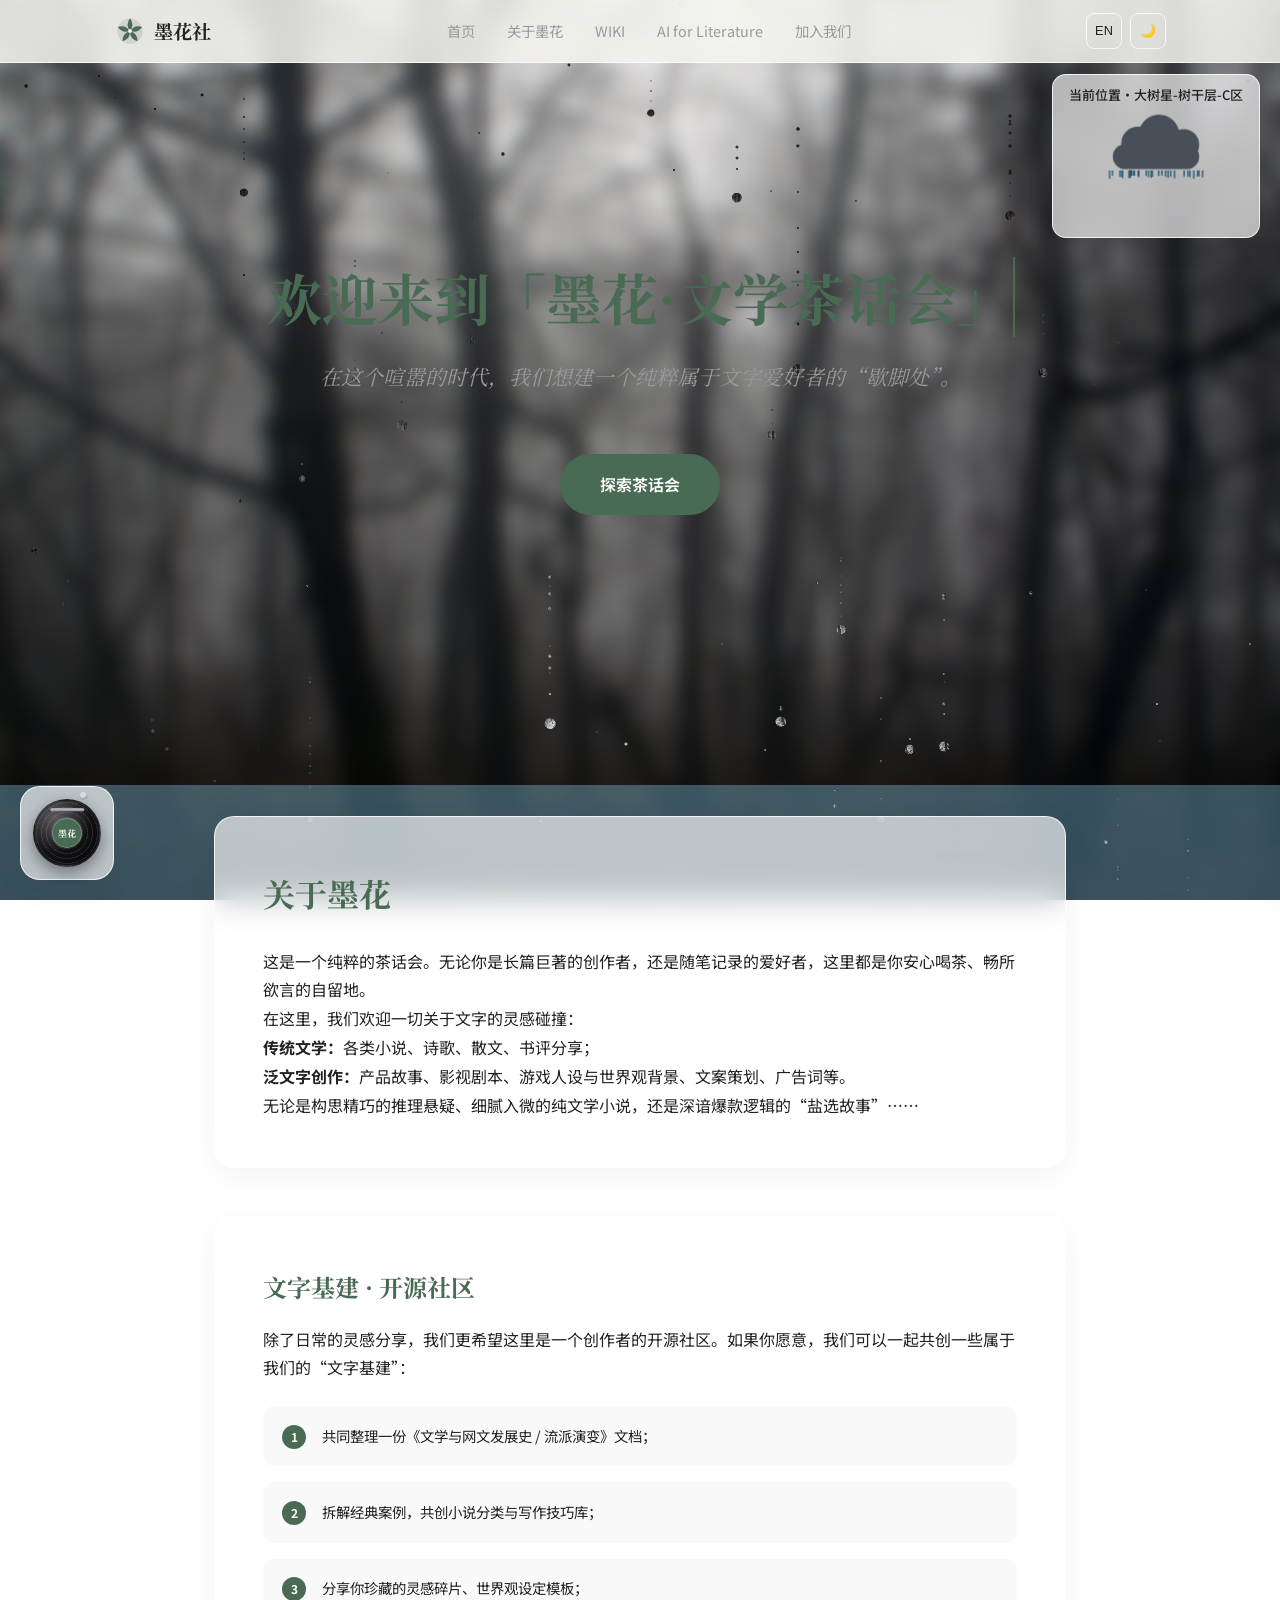
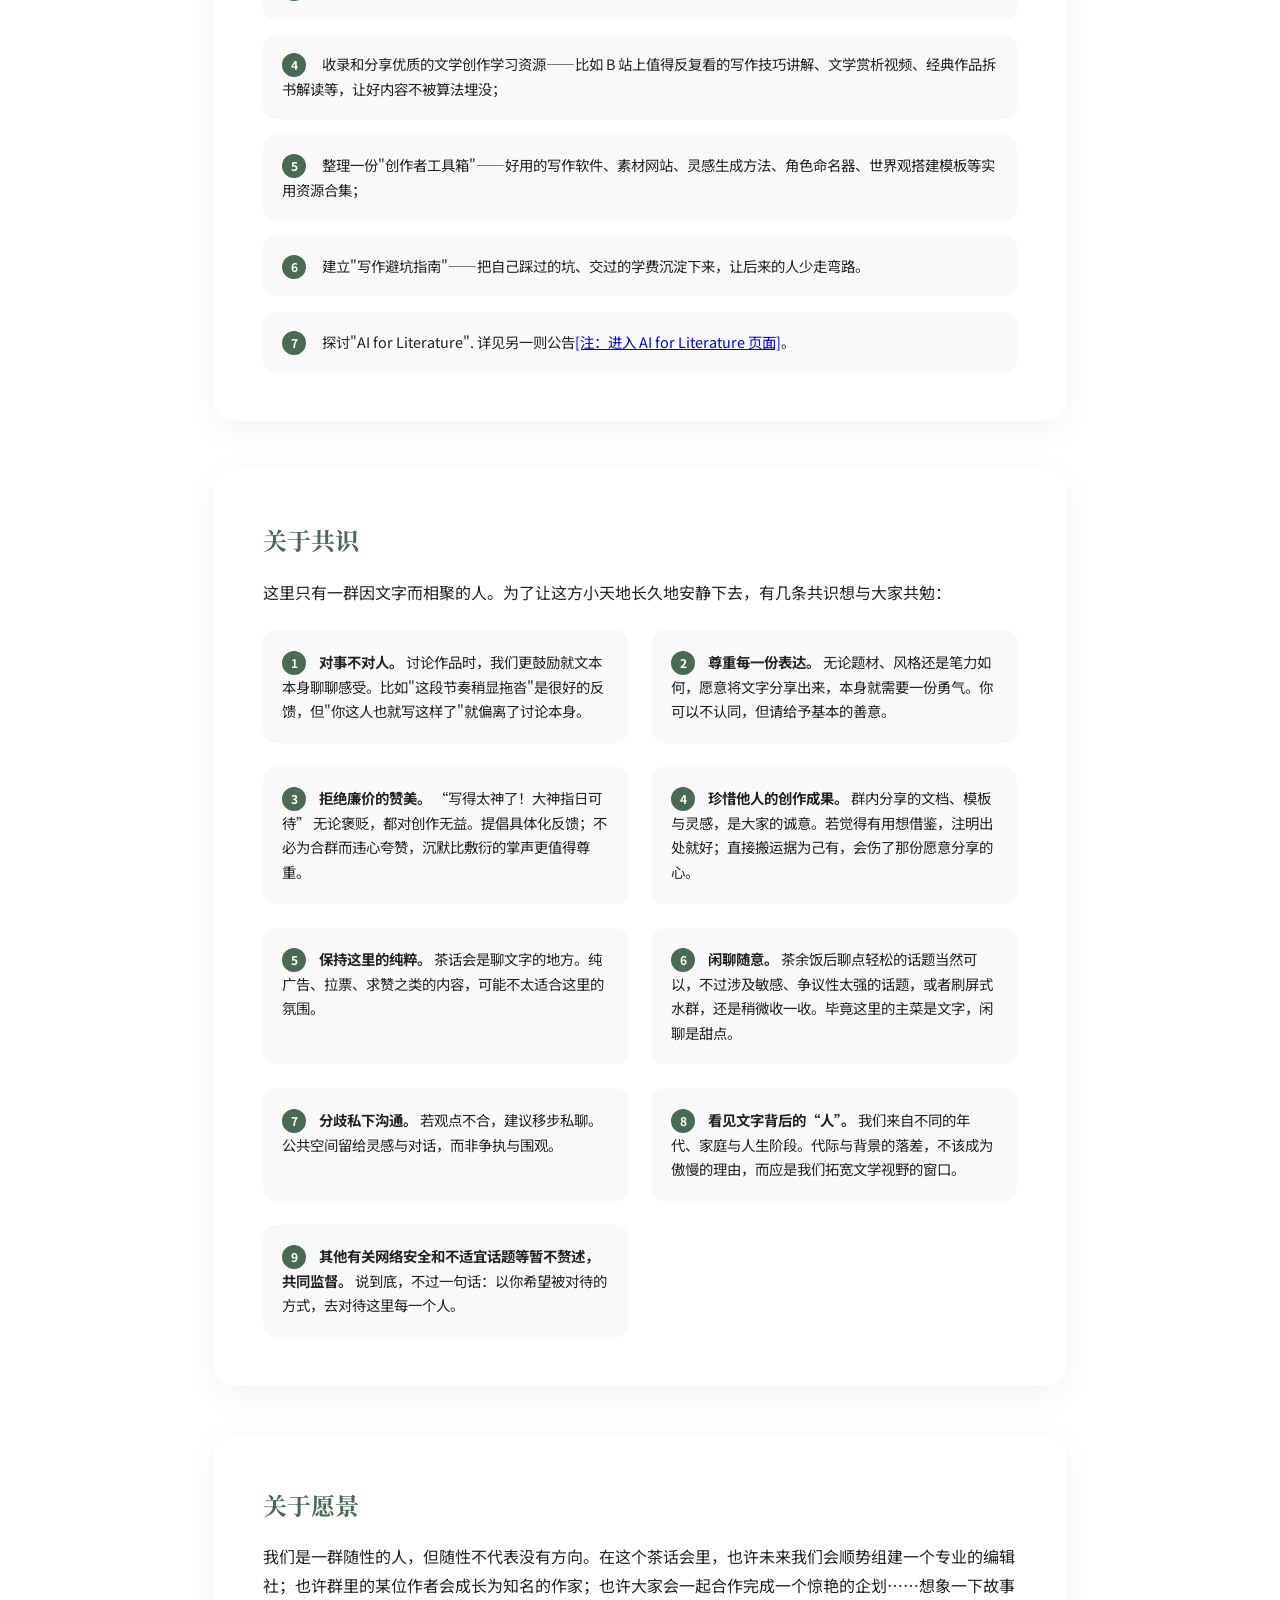
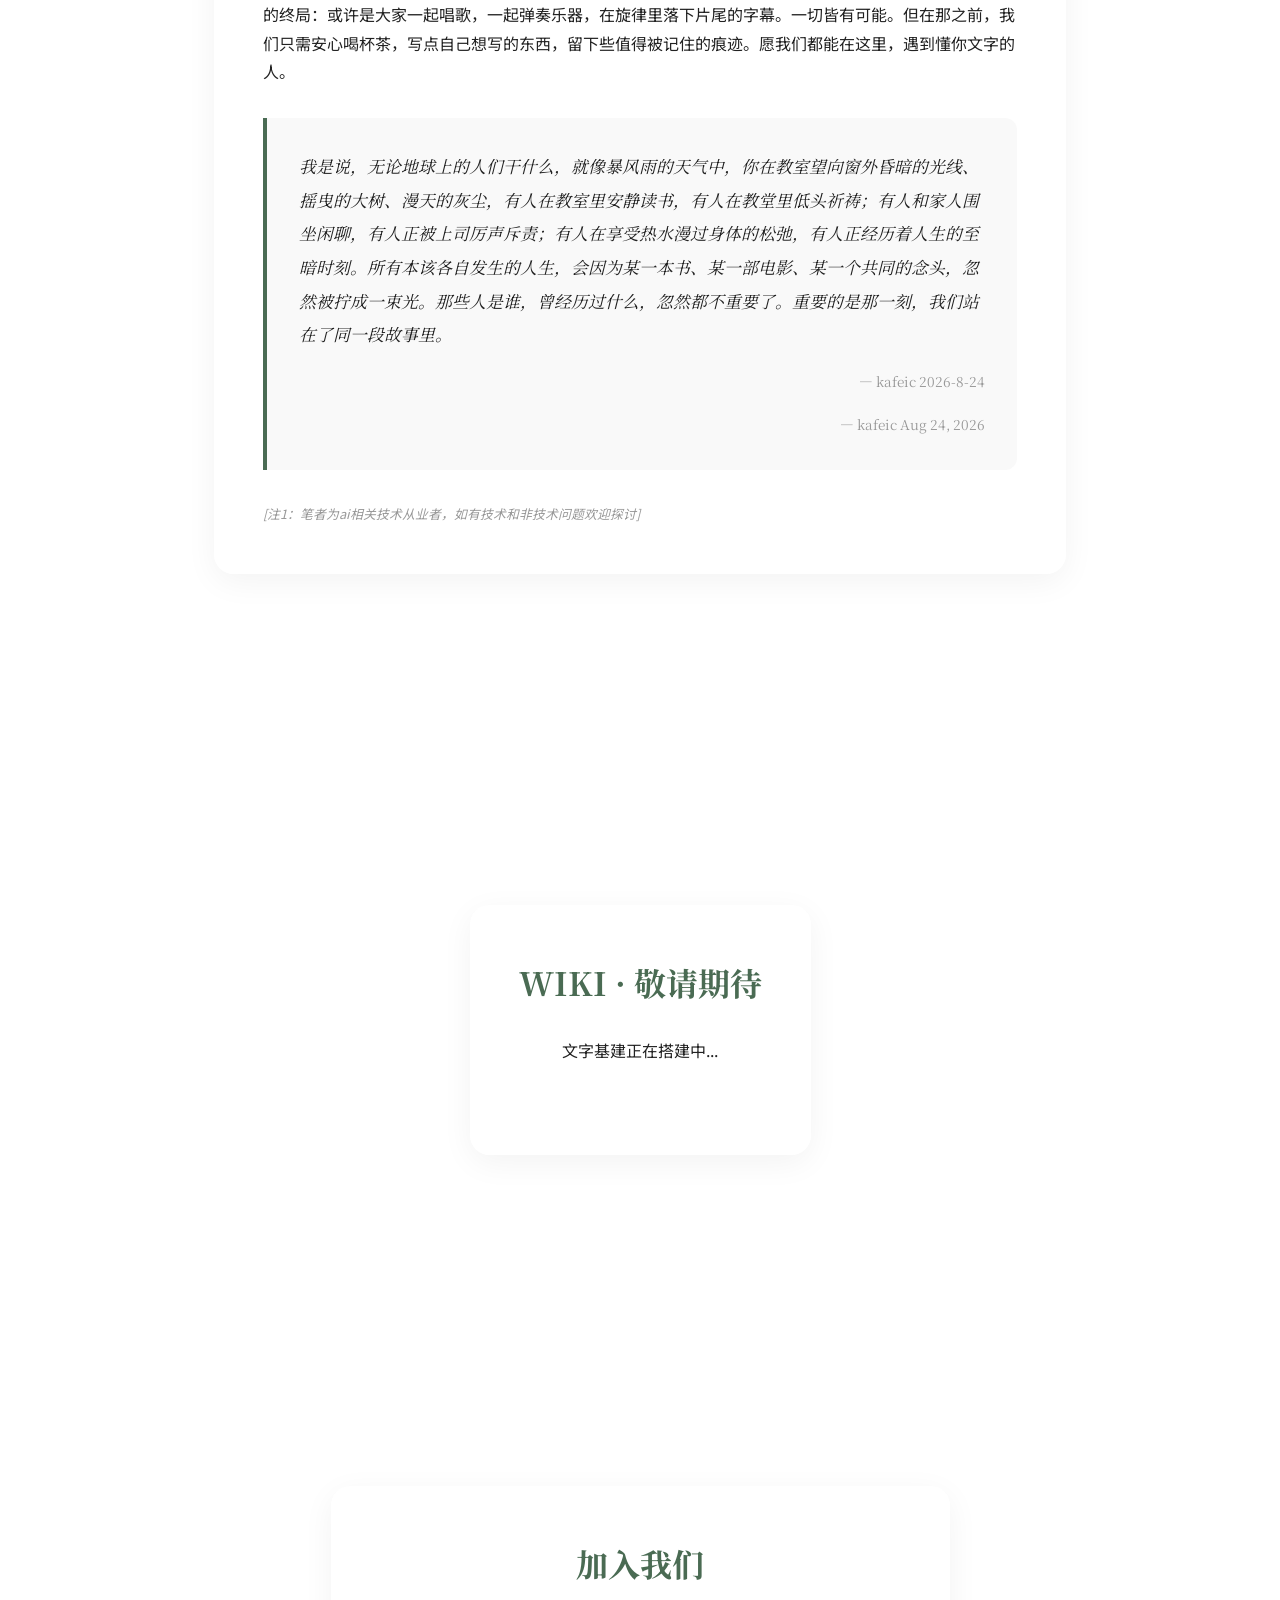
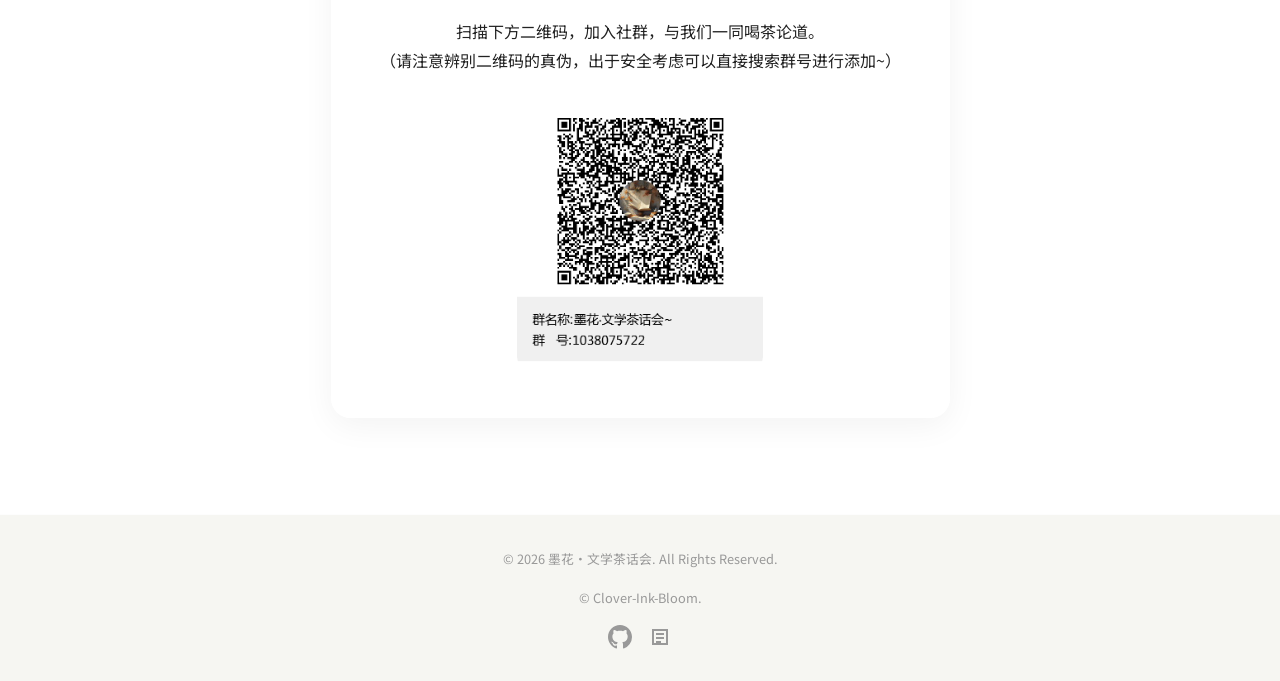
==== commit b5c3cf60: "Clover-Ink-Bloom GithubPages 搭建" ====
--- a/core/web/index.html
+++ b/core/web/index.html
@@ -253,7 +253,7 @@
             <p class="copyright">© 2026 墨花·文学茶话会. All Rights Reserved.</p>
             <p class="copyright">© Clover-Ink-Bloom.</p>
             <div class="social-links">
-                <a href="#" aria-label="GitHub" class="social-icon"><svg width="24" height="24" viewBox="0 0 24 24" fill="currentColor"><path d="M12 0C5.37 0 0 5.37 0 12c0 5.31 3.435 9.795 8.205 11.385.6.105.825-.255.825-.57 0-.285-.015-1.23-.015-2.235-3.015.555-3.795-.735-4.035-1.41-.135-.345-.72-1.41-1.23-1.695-.42-.225-1.02-.78-.015-.795.945-.015 1.62.87 1.845 1.23 1.08 1.815 2.805 1.29 3.495.99.105-.78.42-1.305.765-1.605-2.67-.3-5.46-1.335-5.46-5.925 0-1.305.465-2.385 1.23-3.225-.12-.3-.54-1.53.12-3.18 0 0 1.005-.315 3.3 1.23.96-.27 1.98-.405 3-.405s2.04.135 3 .405c2.295-1.56 3.3-1.23 3.3-1.23.66 1.65.24 2.88.12 3.18.765.84 1.23 1.905 1.23 3.225 0 4.605-2.805 5.625-5.475 5.925.435.375.81 1.095.81 2.22 0 1.605-.015 2.895-.015 3.3 0 .315.225.69.825.57A12.02 12.02 0 0024 12c0-6.63-5.37-12-12-12z"/></svg></a>
+                <a href="https://github.com/kafeic/Clover-Ink-Bloom" aria-label="GitHub" class="social-icon"><svg width="24" height="24" viewBox="0 0 24 24" fill="currentColor"><path d="M12 0C5.37 0 0 5.37 0 12c0 5.31 3.435 9.795 8.205 11.385.6.105.825-.255.825-.57 0-.285-.015-1.23-.015-2.235-3.015.555-3.795-.735-4.035-1.41-.135-.345-.72-1.41-1.23-1.695-.42-.225-1.02-.78-.015-.795.945-.015 1.62.87 1.845 1.23 1.08 1.815 2.805 1.29 3.495.99.105-.78.42-1.305.765-1.605-2.67-.3-5.46-1.335-5.46-5.925 0-1.305.465-2.385 1.23-3.225-.12-.3-.54-1.53.12-3.18 0 0 1.005-.315 3.3 1.23.96-.27 1.98-.405 3-.405s2.04.135 3 .405c2.295-1.56 3.3-1.23 3.3-1.23.66 1.65.24 2.88.12 3.18.765.84 1.23 1.905 1.23 3.225 0 4.605-2.805 5.625-5.475 5.925.435.375.81 1.095.81 2.22 0 1.605-.015 2.895-.015 3.3 0 .315.225.69.825.57A12.02 12.02 0 0024 12c0-6.63-5.37-12-12-12z"/></svg></a>
                 <a href="#" aria-label="Feishu Docs" class="social-icon"><svg width="24" height="24" viewBox="0 0 24 24" fill="currentColor"><path d="M4 4h16v16H4V4zm2 2v12h12V6H6zm2 2h8v2H8V8zm0 4h8v2H8v-2zm0 4h5v2H8v-2z"/></svg></a>
             </div>
         </div>
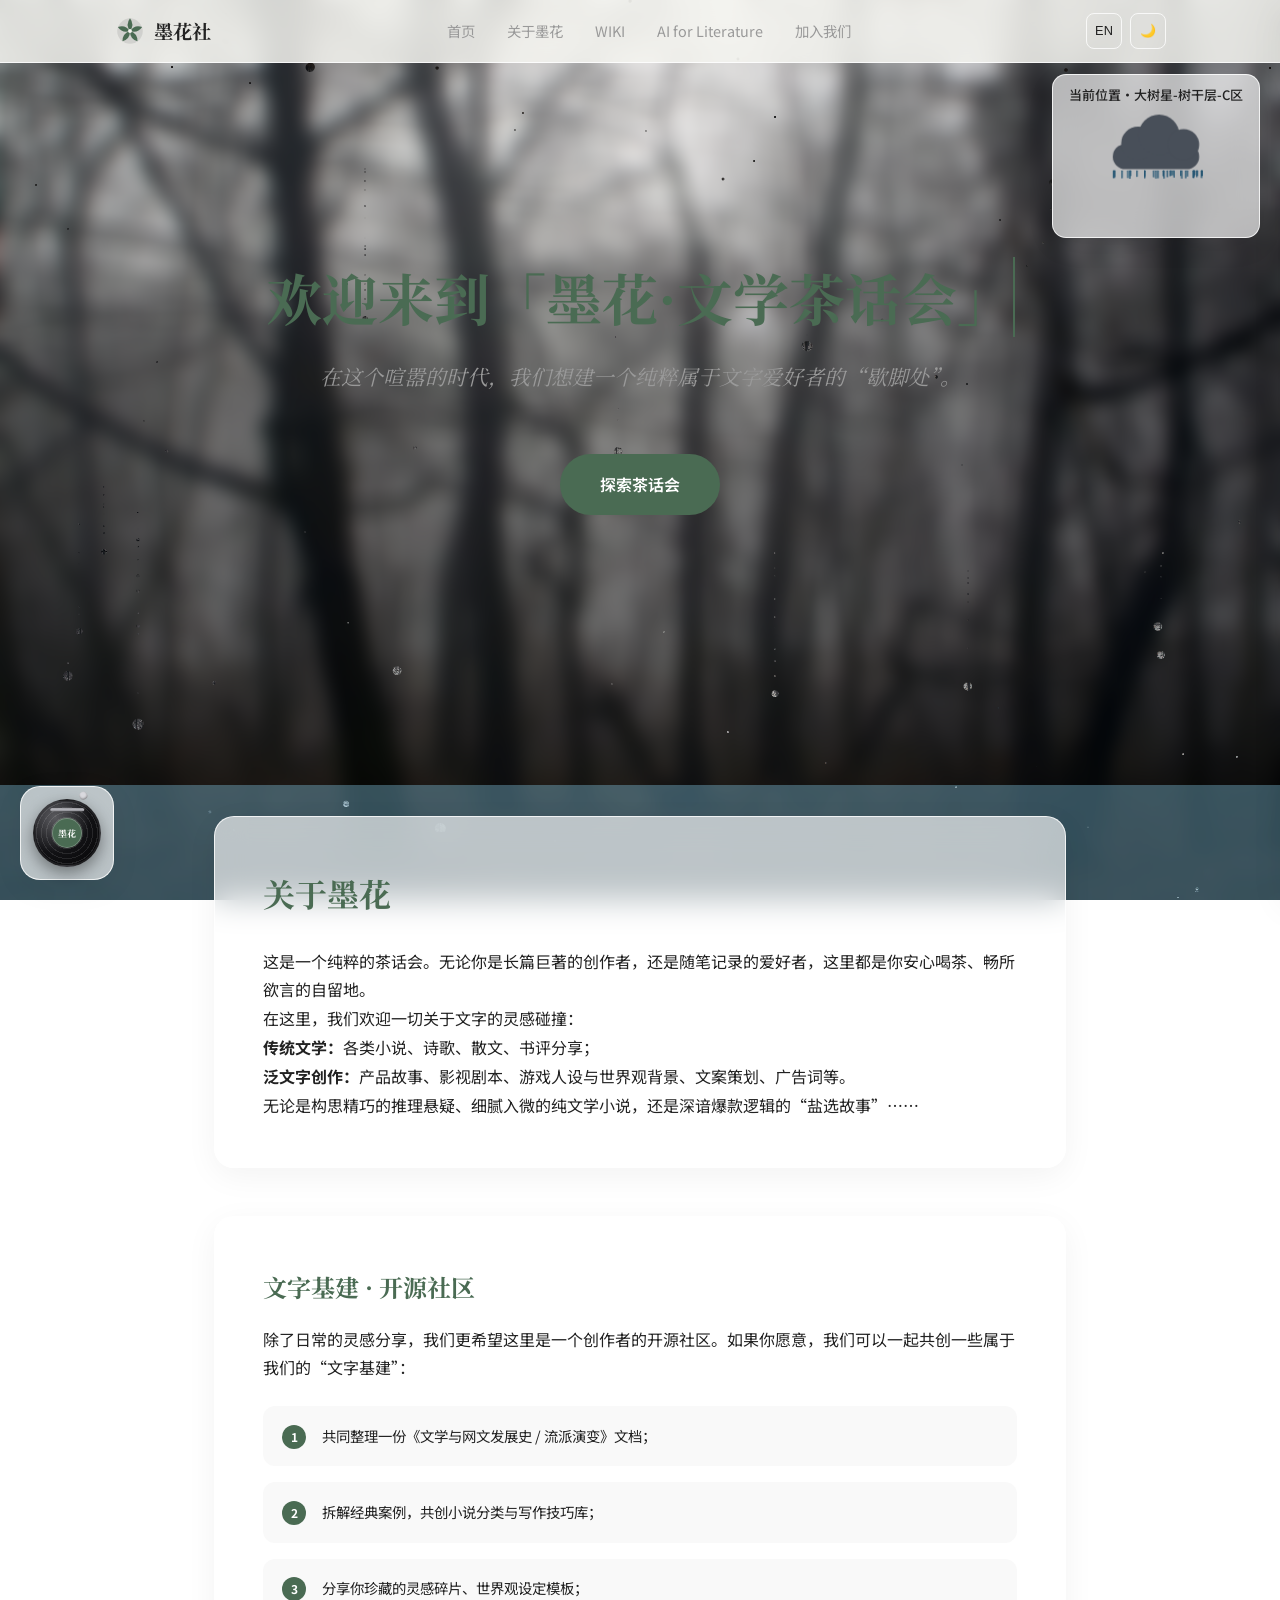
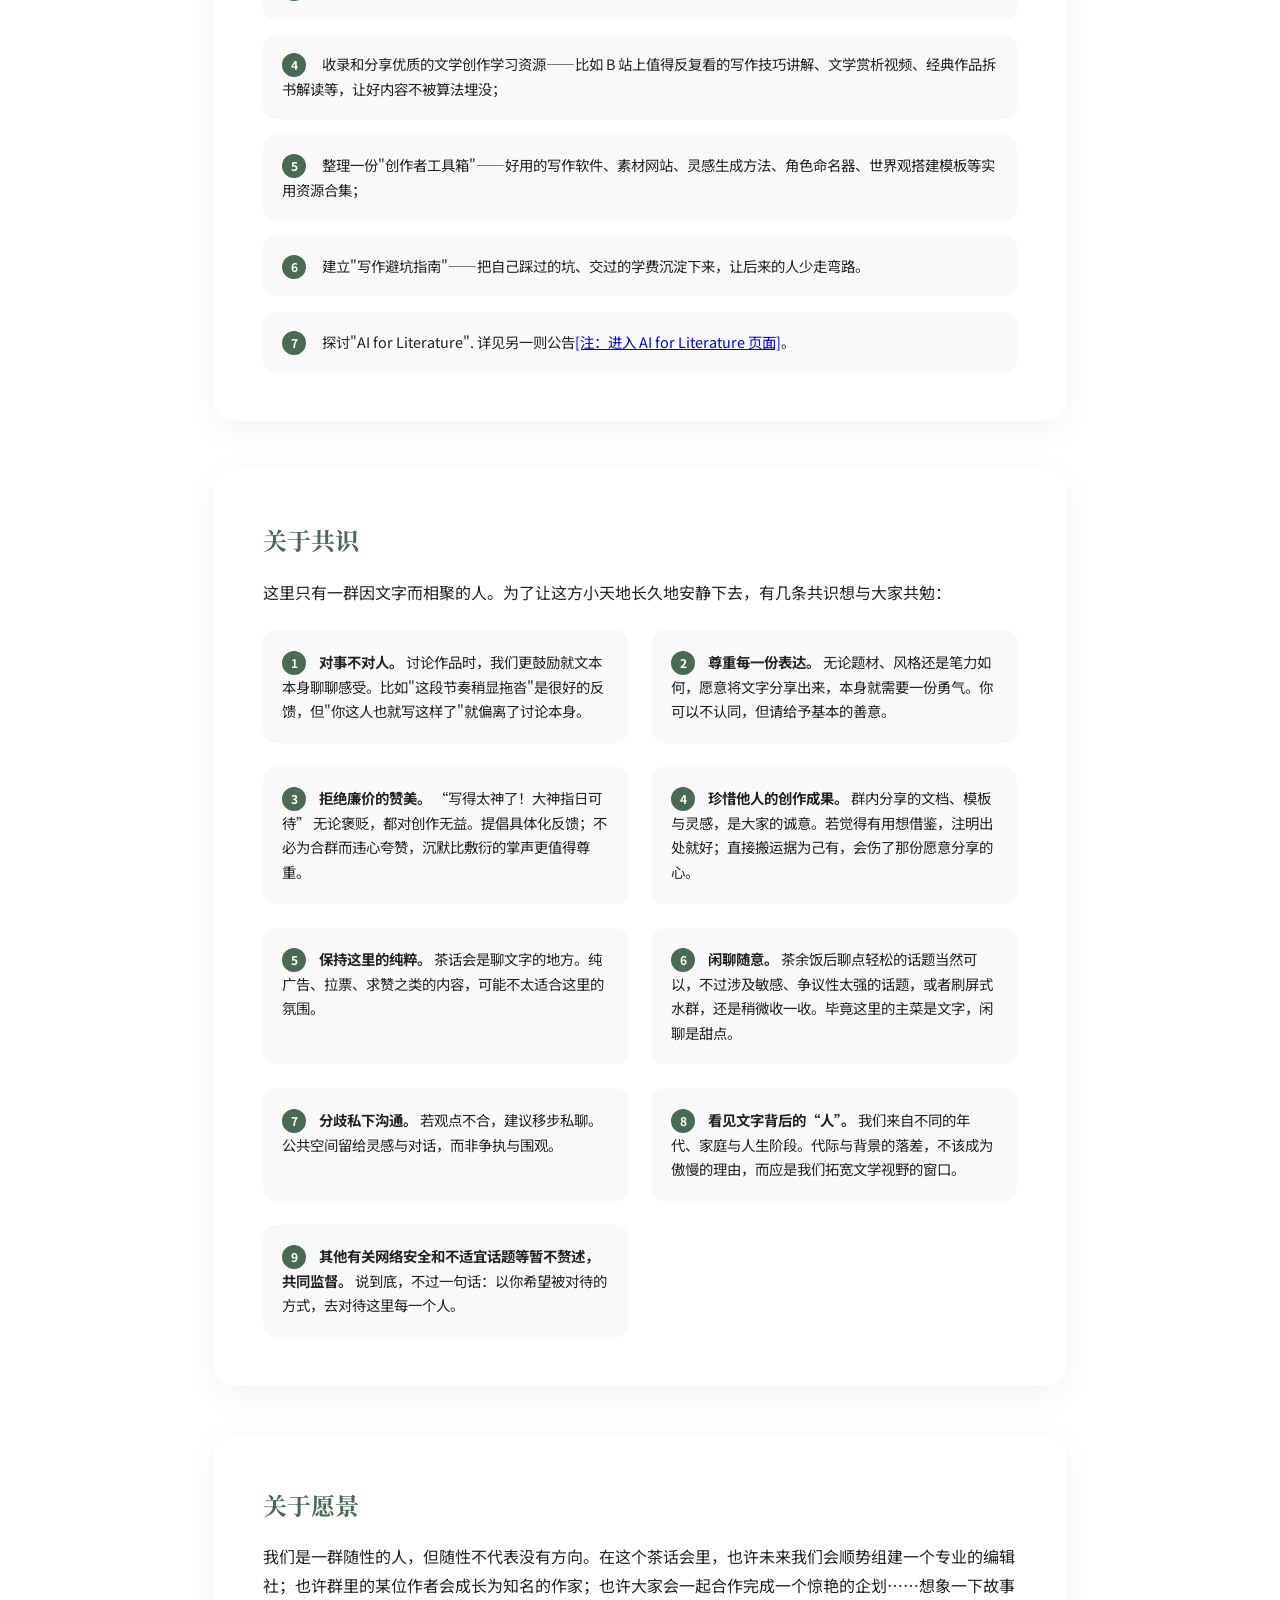
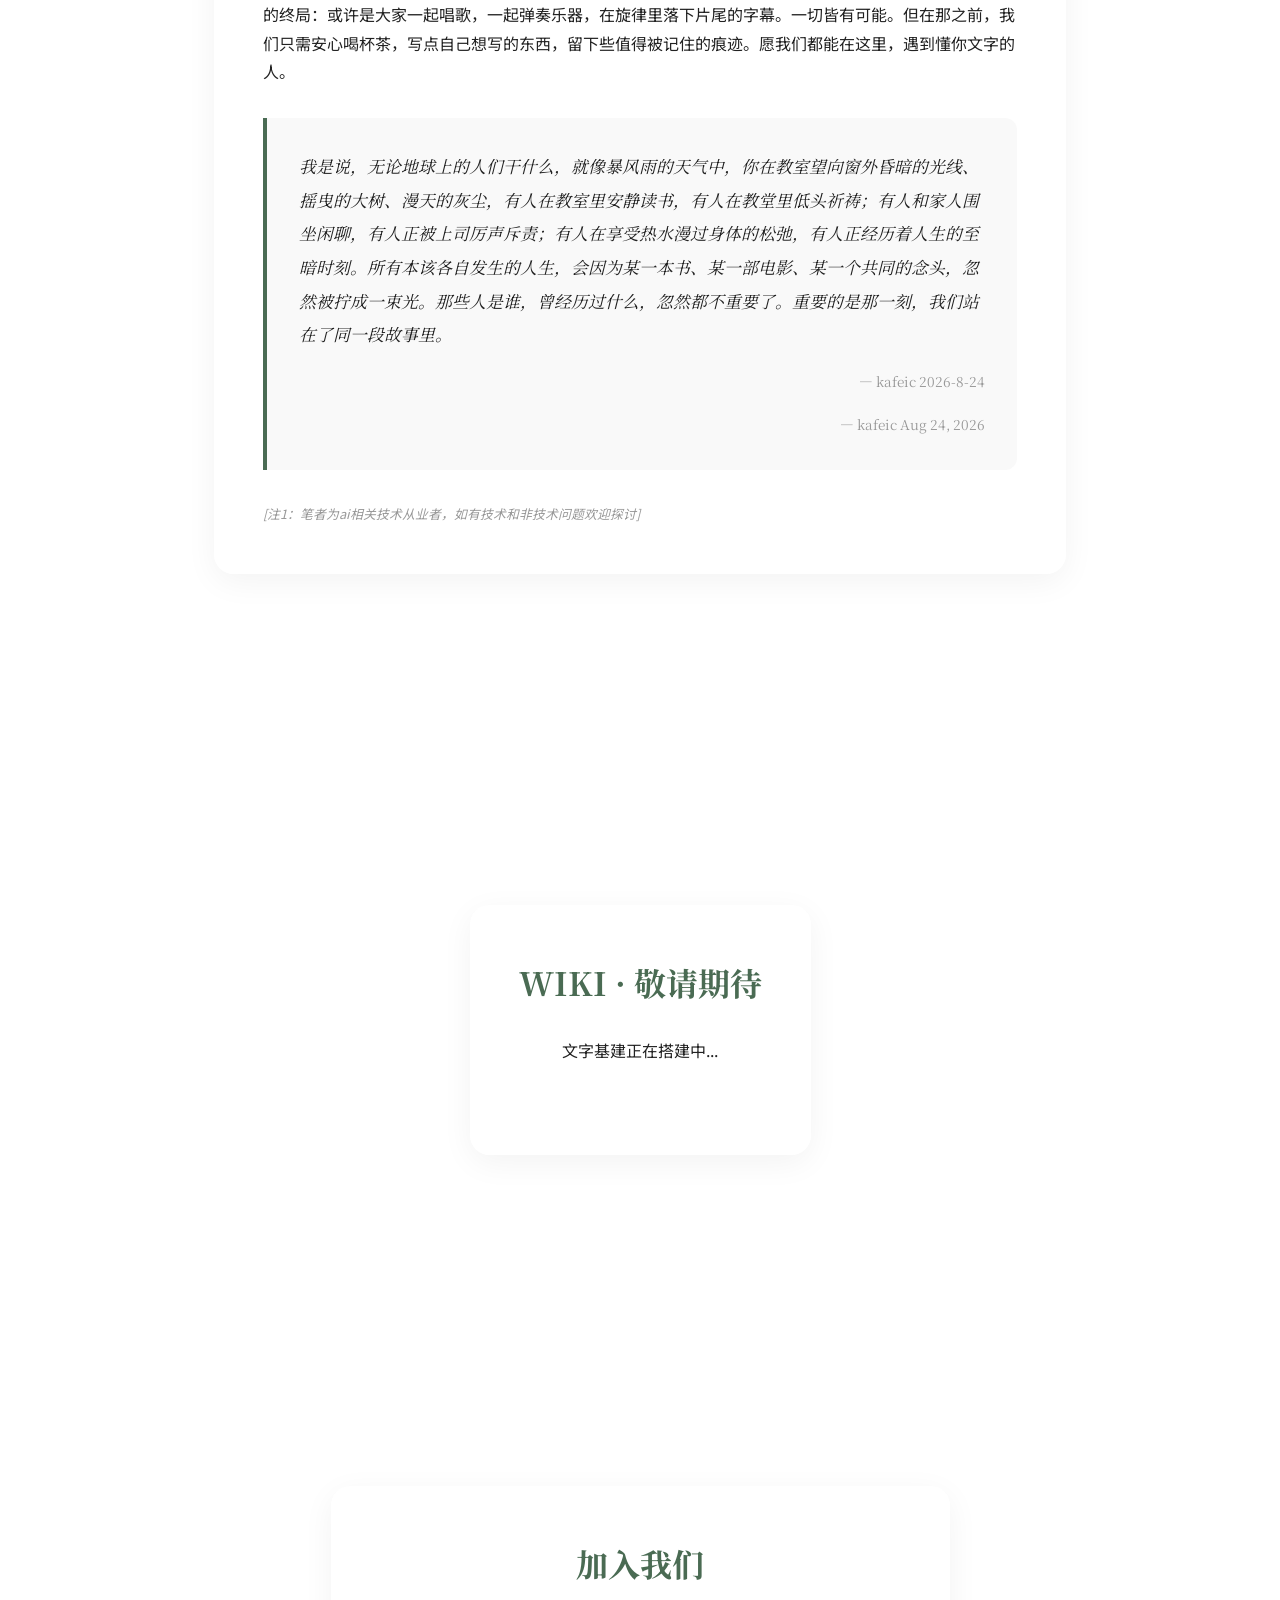
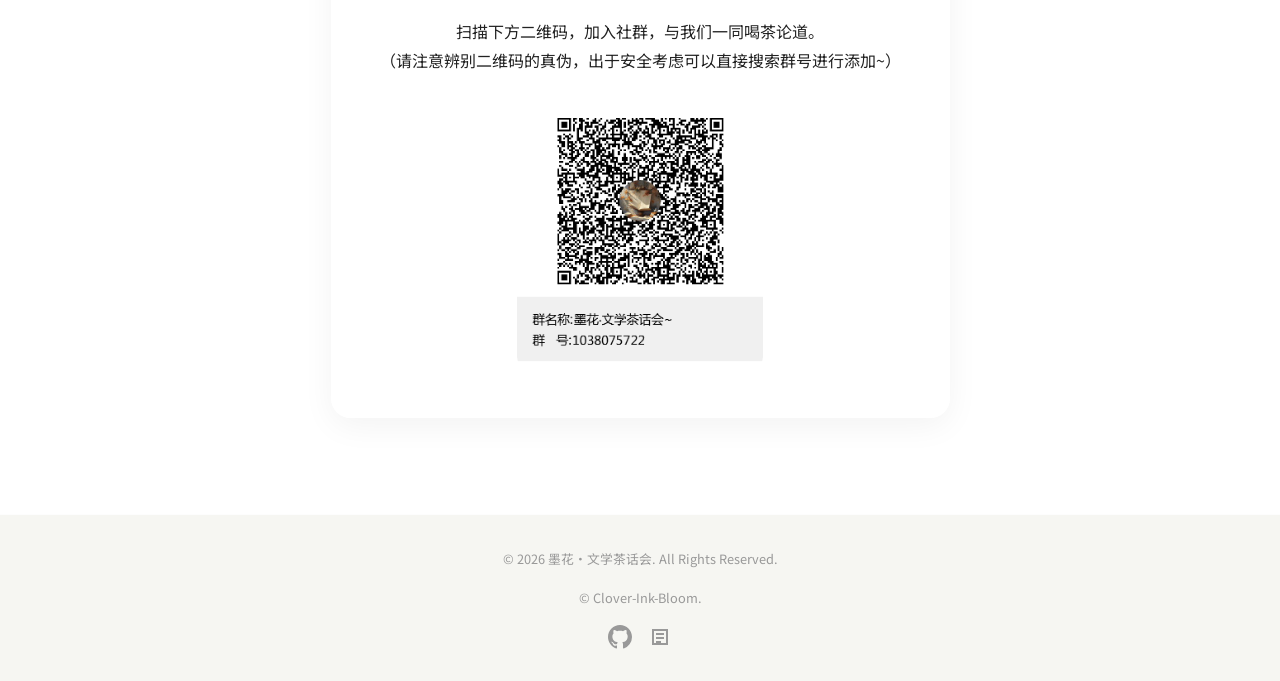
==== commit 93c9dd1c: "Clover-Ink-Bloom GithubPages 路径读取修复" ====
--- a/core/web/index.html
+++ b/core/web/index.html
@@ -4,7 +4,7 @@
     <meta charset="UTF-8">
     <meta name="viewport" content="width=device-width, initial-scale=1.0">
     <title>墨花·文学茶话会 | Ink Blossom Literary Salon</title>
-    <link rel="icon" type="image/svg+xml" href="../../assets/icons/favicon.svg">
+    <link rel="icon" type="image/svg+xml" href="assets/icons/favicon.svg">
     <link rel="preconnect" href="https://fonts.googleapis.com">
     <link rel="preconnect" href="https://fonts.gstatic.com" crossorigin>
     <link href="https://fonts.googleapis.com/css2?family=Inter:wght@300;400;600&family=Noto+Sans+SC:wght@300;400;500&family=Noto+Serif+SC:wght@400;600;700&family=Playfair+Display:ital,wght@0,400;0,600;1,400&display=swap" rel="stylesheet">
